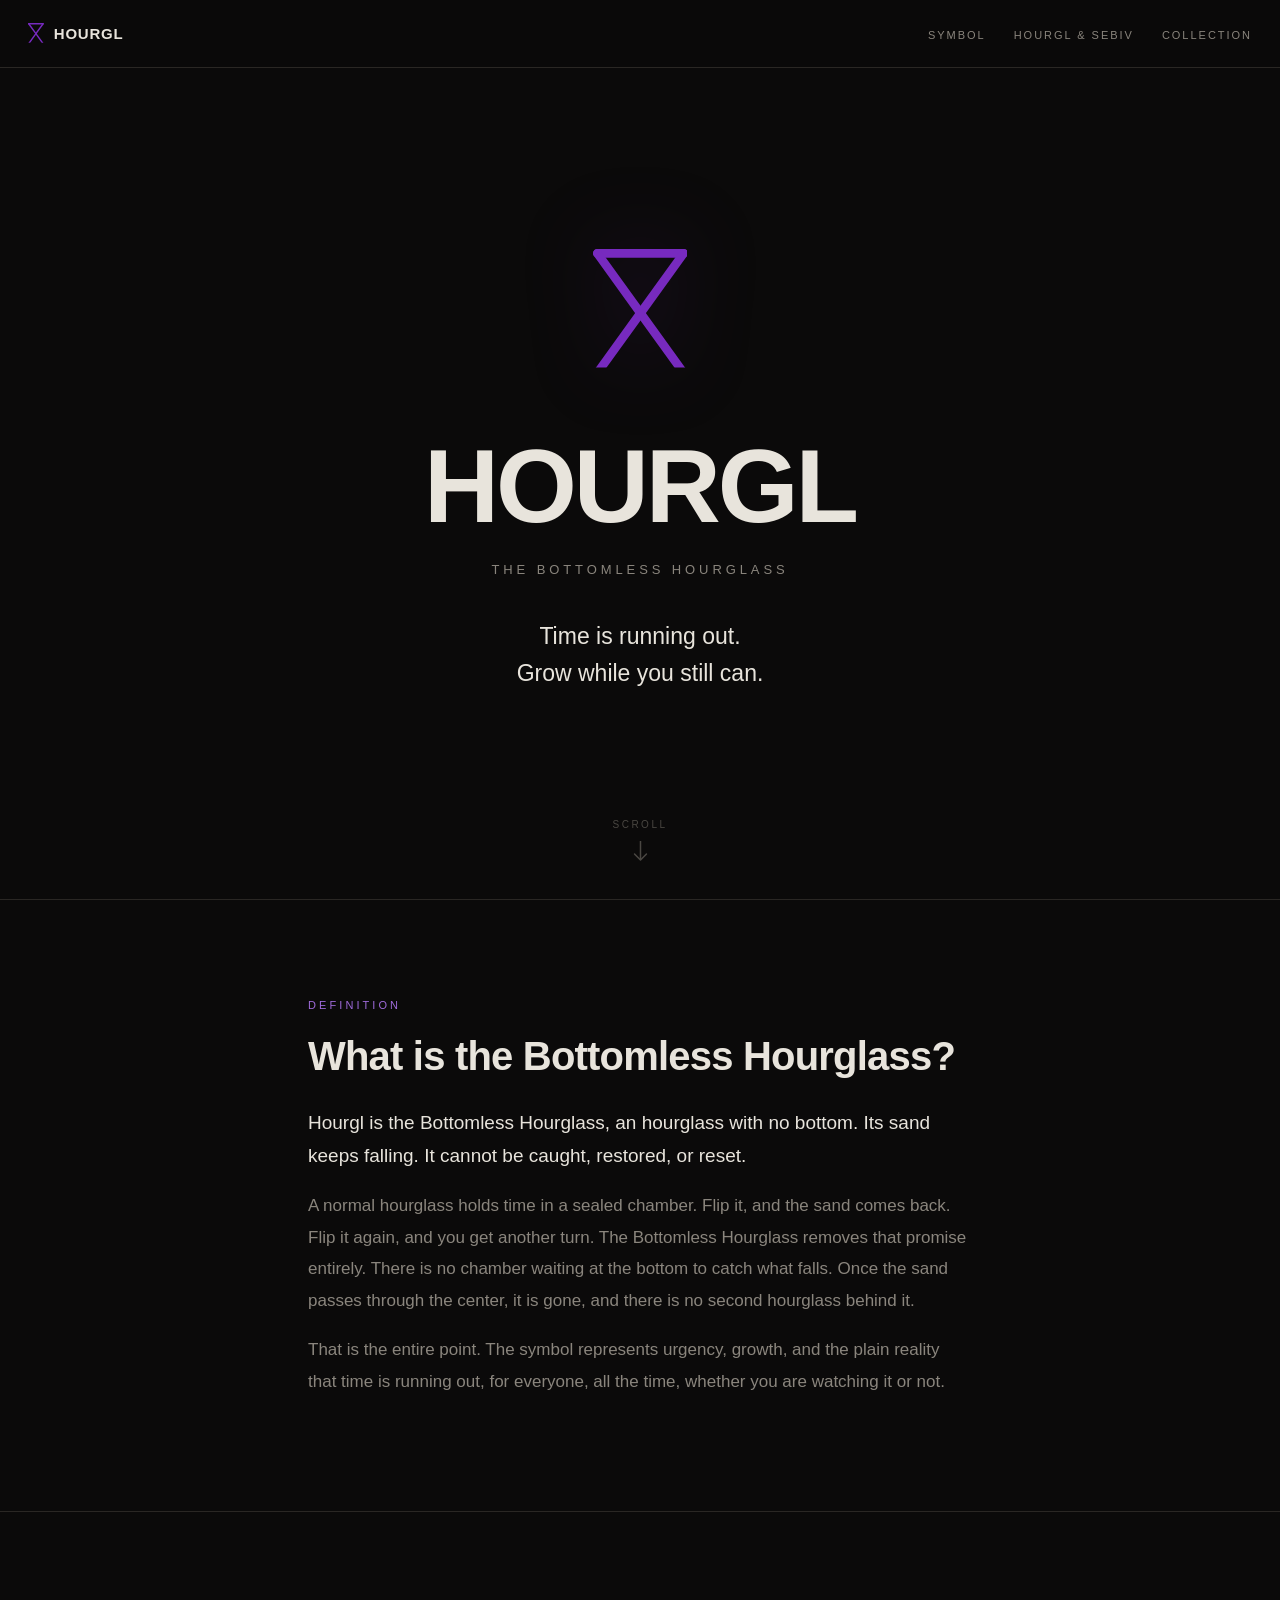
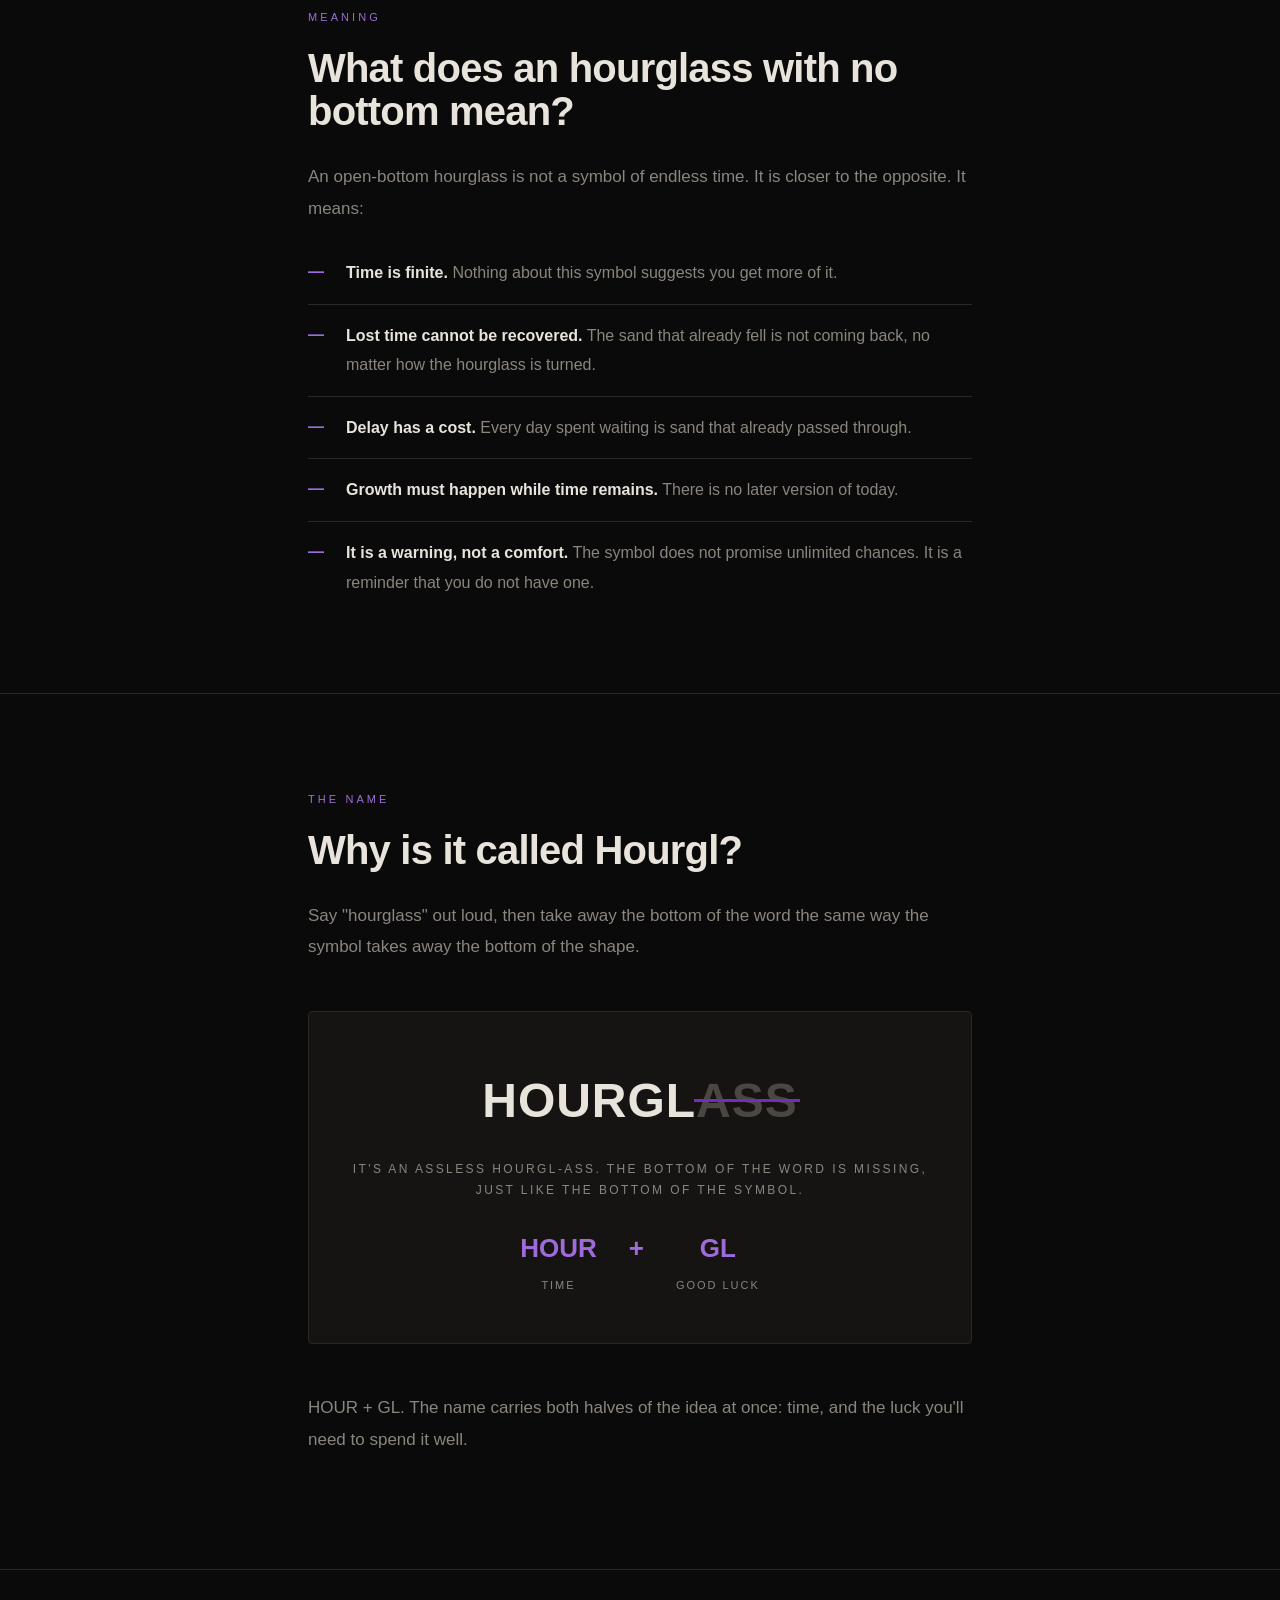
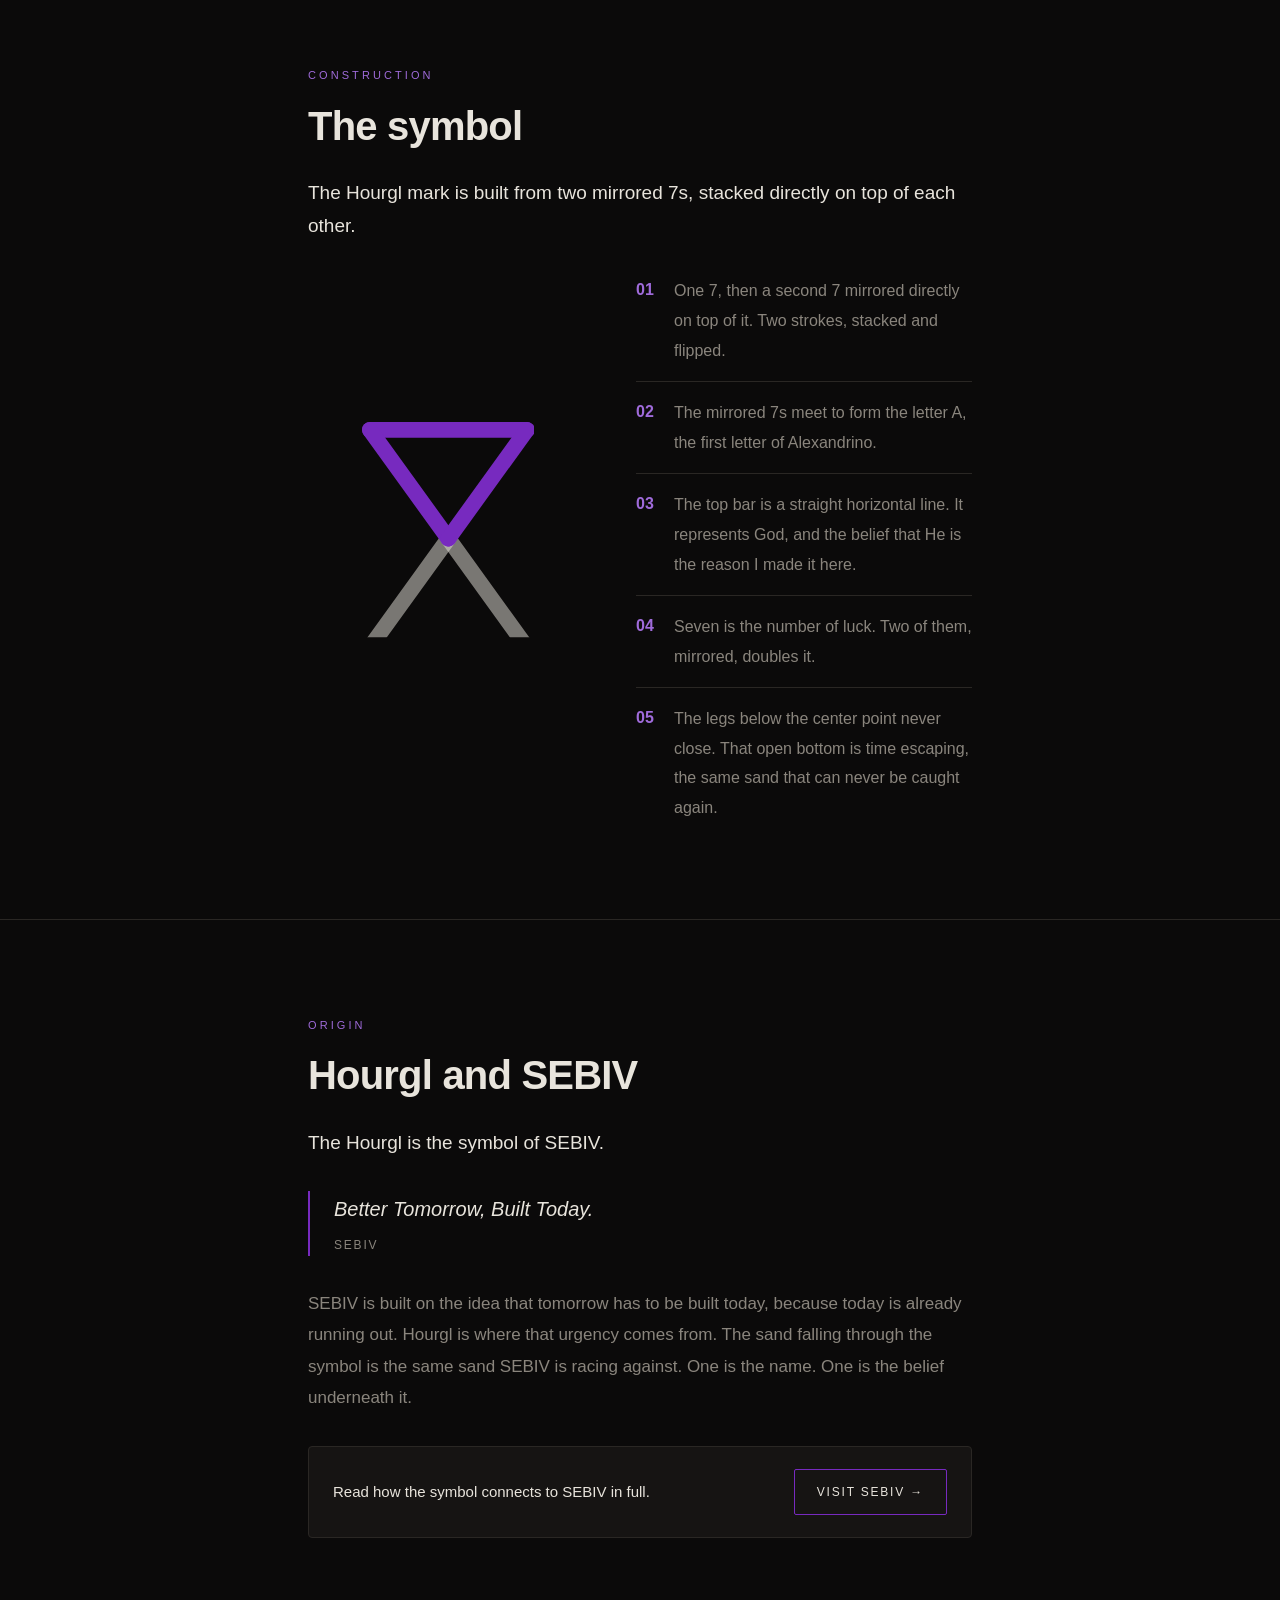
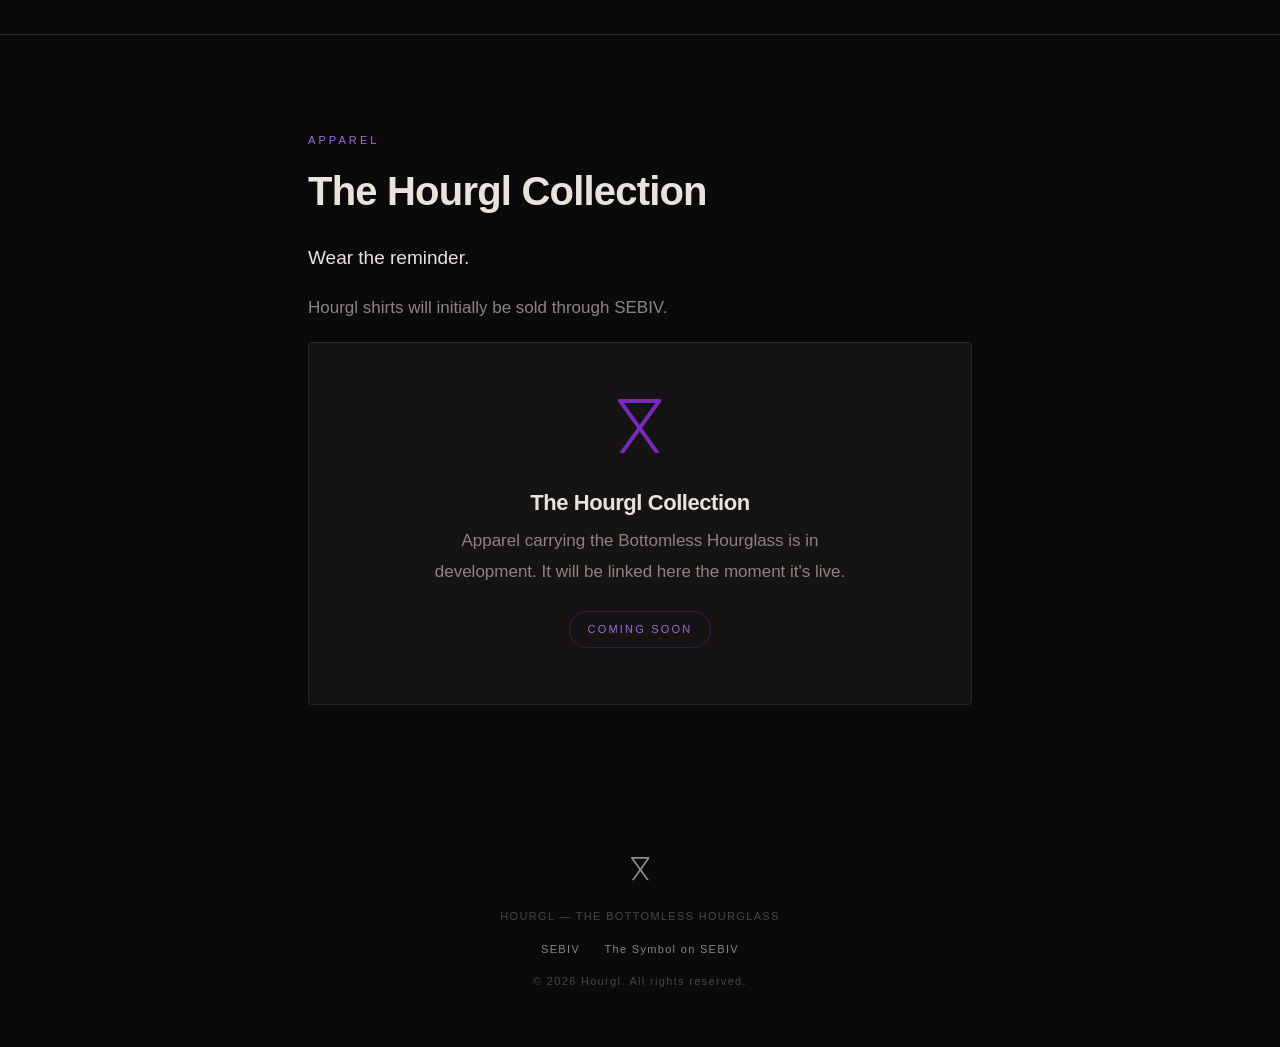
==== index.html @ a066d485 "Add files via upload" ====
<!DOCTYPE html>
<html lang="en">
<head>
<meta charset="UTF-8"/>
<meta name="viewport" content="width=device-width, initial-scale=1.0"/>
<title>Hourgl | The Bottomless Hourglass Symbol</title>
<meta name="description" content="Hourgl is the Bottomless Hourglass—an hourglass with no bottom representing urgency, growth, faith, and the reality that time is running out."/>
<link rel="canonical" href="https://hourgl.com/"/>

<!-- Open Graph -->
<meta property="og:type" content="website"/>
<meta property="og:title" content="Hourgl | The Bottomless Hourglass Symbol"/>
<meta property="og:description" content="Hourgl is the Bottomless Hourglass—an hourglass with no bottom representing urgency, growth, faith, and the reality that time is running out."/>
<meta property="og:url" content="https://hourgl.com/"/>
<meta property="og:site_name" content="Hourgl"/>
<meta property="og:image" content="https://hourgl.com/assets/hourgl-bottomless-hourglass-social-preview.png"/>
<meta property="og:image:width" content="1200"/>
<meta property="og:image:height" content="630"/>
<meta property="og:image:alt" content="Hourgl, the Bottomless Hourglass symbol made from two mirrored 7s"/>

<!-- Twitter / X -->
<meta name="twitter:card" content="summary_large_image"/>
<meta name="twitter:title" content="Hourgl | The Bottomless Hourglass Symbol"/>
<meta name="twitter:description" content="Hourgl is the Bottomless Hourglass—an hourglass with no bottom representing urgency, growth, faith, and the reality that time is running out."/>
<meta name="twitter:image" content="https://hourgl.com/assets/hourgl-bottomless-hourglass-social-preview.png"/>

<!-- Icons -->
<link rel="icon" href="/favicon.svg" type="image/svg+xml"/>
<link rel="icon" href="/favicon.ico" sizes="any"/>
<link rel="apple-touch-icon" href="/apple-touch-icon.png"/>
<link rel="manifest" href="/site.webmanifest"/>
<meta name="theme-color" content="#0B0A0A"/>

<link rel="stylesheet" href="styles.css"/>

<script type="application/ld+json">
{
  "@context": "https://schema.org",
  "@type": "AboutPage",
  "name": "Hourgl — The Bottomless Hourglass",
  "url": "https://hourgl.com/",
  "description": "Hourgl is the Bottomless Hourglass, an hourglass with no bottom representing urgency, growth, faith, and the reality that time is running out.",
  "mainEntity": {
    "@type": "CreativeWork",
    "name": "Hourgl",
    "alternateName": ["The Bottomless Hourglass", "Hourglass with no bottom"],
    "image": "https://hourgl.com/assets/hourgl-bottomless-hourglass-social-preview.png",
    "description": "The Bottomless Hourglass is a symbol made from two mirrored 7s, forming the shape of an hourglass with no bottom. It represents the reality that time is finite and cannot be recovered once spent."
  }
}
</script>
</head>
<body>

<a href="#main" class="skip-link">Skip to content</a>

<nav class="site-nav">
  <a href="/" class="nav-mark">
    <svg viewBox="0 0 77 107" fill="none" aria-hidden="true">
      <defs><clipPath id="navclip"><rect x="0" y="0" width="77" height="96"/></clipPath></defs>
      <line x1="3.5" y1="3.5" x2="73.5" y2="3.5" stroke="#772abf" stroke-width="7" stroke-linecap="round"/>
      <line x1="3.5" y1="3.5" x2="38.5" y2="52" stroke="#772abf" stroke-width="7" stroke-linecap="round"/>
      <line x1="73.5" y1="3.5" x2="38.5" y2="52" stroke="#772abf" stroke-width="7" stroke-linecap="round"/>
      <g clip-path="url(#navclip)">
        <line x1="38.5" y1="52" x2="73.5" y2="100.5" stroke="#772abf" stroke-width="7" stroke-linecap="round"/>
        <line x1="38.5" y1="52" x2="3.5" y2="100.5" stroke="#772abf" stroke-width="7" stroke-linecap="round"/>
      </g>
    </svg>
    HOURGL
  </a>
  <ul class="nav-links">
    <li><a href="#symbol">Symbol</a></li>
    <li><a href="#sebiv">Hourgl &amp; SEBIV</a></li>
    <li><a href="#collection">Collection</a></li>
  </ul>
</nav>

<main id="main">

  <!-- HERO -->
  <header class="hero">
    <div class="hero-symbol">
      <svg viewBox="0 0 77 107" fill="none" role="img" aria-label="Hourgl Bottomless Hourglass symbol created from two mirrored 7s">
        <defs><clipPath id="heroclip"><rect x="0" y="0" width="77" height="96"/></clipPath></defs>
        <line x1="3.5" y1="3.5" x2="73.5" y2="3.5" stroke="#772abf" stroke-width="7" stroke-linecap="round"/>
        <line x1="3.5" y1="3.5" x2="38.5" y2="52" stroke="#772abf" stroke-width="7" stroke-linecap="round"/>
        <line x1="73.5" y1="3.5" x2="38.5" y2="52" stroke="#772abf" stroke-width="7" stroke-linecap="round"/>
        <g clip-path="url(#heroclip)">
          <line x1="38.5" y1="52" x2="73.5" y2="100.5" stroke="#772abf" stroke-width="7" stroke-linecap="round"/>
          <line x1="38.5" y1="52" x2="3.5" y2="100.5" stroke="#772abf" stroke-width="7" stroke-linecap="round"/>
        </g>
      </svg>
    </div>
    <h1>HOURGL</h1>
    <p class="hero-sub">The Bottomless Hourglass</p>
    <p class="hero-tagline">Time is running out.<br>Grow while you still can.</p>

    <div class="scroll-cue" aria-hidden="true">
      <span>Scroll</span>
      <svg width="14" height="22" viewBox="0 0 14 22" fill="none">
        <line x1="7" y1="0" x2="7" y2="18" stroke="currentColor" stroke-width="1.5"/>
        <path d="M1 13L7 19L13 13" stroke="currentColor" stroke-width="1.5" stroke-linecap="round" stroke-linejoin="round"/>
      </svg>
    </div>
  </header>

  <!-- WHAT IS THE BOTTOMLESS HOURGLASS -->
  <section id="what-is-it" aria-labelledby="what-is-it-h">
    <div class="wrap">
      <span class="eyebrow">Definition</span>
      <h2 id="what-is-it-h">What is the Bottomless Hourglass?</h2>
      <p class="lede">Hourgl is the Bottomless Hourglass, an hourglass with no bottom. Its sand keeps falling. It cannot be caught, restored, or reset.</p>
      <p>A normal hourglass holds time in a sealed chamber. Flip it, and the sand comes back. Flip it again, and you get another turn. The Bottomless Hourglass removes that promise entirely. There is no chamber waiting at the bottom to catch what falls. Once the sand passes through the center, it is gone, and there is no second hourglass behind it.</p>
      <p>That is the entire point. The symbol represents urgency, growth, and the plain reality that time is running out, for everyone, all the time, whether you are watching it or not.</p>
    </div>
  </section>

  <!-- WHAT DOES NO BOTTOM MEAN -->
  <section id="no-bottom" aria-labelledby="no-bottom-h">
    <div class="wrap">
      <span class="eyebrow">Meaning</span>
      <h2 id="no-bottom-h">What does an hourglass with no bottom mean?</h2>
      <p>An open-bottom hourglass is not a symbol of endless time. It is closer to the opposite. It means:</p>
      <ul class="symbol-points">
        <li><span class="sp-mark">—</span><p><strong>Time is finite.</strong> Nothing about this symbol suggests you get more of it.</p></li>
        <li><span class="sp-mark">—</span><p><strong>Lost time cannot be recovered.</strong> The sand that already fell is not coming back, no matter how the hourglass is turned.</p></li>
        <li><span class="sp-mark">—</span><p><strong>Delay has a cost.</strong> Every day spent waiting is sand that already passed through.</p></li>
        <li><span class="sp-mark">—</span><p><strong>Growth must happen while time remains.</strong> There is no later version of today.</p></li>
        <li><span class="sp-mark">—</span><p><strong>It is a warning, not a comfort.</strong> The symbol does not promise unlimited chances. It is a reminder that you do not have one.</p></li>
      </ul>
    </div>
  </section>

  <!-- WHY IS IT CALLED HOURGL -->
  <section id="why-hourgl" aria-labelledby="why-hourgl-h">
    <div class="wrap">
      <span class="eyebrow">The Name</span>
      <h2 id="why-hourgl-h">Why is it called Hourgl?</h2>
      <p>Say "hourglass" out loud, then take away the bottom of the word the same way the symbol takes away the bottom of the shape.</p>

      <div class="word-transform" id="wordTransform">
        <div class="wt-row">
          <span class="wt-keep">HOURGL</span><span class="wt-cut">ASS</span>
        </div>
        <div class="wt-caption">It's an assless hourgl&#8209;ass. The bottom of the word is missing, just like the bottom of the symbol.</div>
        <div class="gl-breakdown">
          <div><div class="gl-letters">HOUR</div><div class="gl-label">Time</div></div>
          <div><div class="gl-letters">+</div></div>
          <div><div class="gl-letters">GL</div><div class="gl-label">Good Luck</div></div>
        </div>
      </div>

      <p>HOUR + GL. The name carries both halves of the idea at once: time, and the luck you'll need to spend it well.</p>
    </div>
  </section>

  <!-- THE SYMBOL -->
  <section id="symbol" aria-labelledby="symbol-h">
    <div class="wrap">
      <span class="eyebrow">Construction</span>
      <h2 id="symbol-h">The symbol</h2>
      <p class="lede">The Hourgl mark is built from two mirrored 7s, stacked directly on top of each other.</p>

      <div class="symbol-grid">
        <div class="symbol-visual">
          <svg viewBox="0 0 77 107" fill="none" role="img" aria-label="Diagram of the Hourgl symbol showing two mirrored 7s forming the Bottomless Hourglass">
            <defs><clipPath id="diagclip"><rect x="0" y="0" width="77" height="96"/></clipPath></defs>
            <g clip-path="url(#diagclip)">
              <line x1="38.5" y1="52" x2="73.5" y2="100.5" stroke="#E8E4DC" stroke-width="7" stroke-linecap="round" opacity="0.5"/>
              <line x1="38.5" y1="52" x2="3.5" y2="100.5" stroke="#E8E4DC" stroke-width="7" stroke-linecap="round" opacity="0.5"/>
            </g>
            <line x1="3.5" y1="3.5" x2="73.5" y2="3.5" stroke="#772abf" stroke-width="7" stroke-linecap="round"/>
            <line x1="3.5" y1="3.5" x2="38.5" y2="52" stroke="#772abf" stroke-width="7" stroke-linecap="round"/>
            <line x1="73.5" y1="3.5" x2="38.5" y2="52" stroke="#772abf" stroke-width="7" stroke-linecap="round"/>
          </svg>
        </div>
        <ul class="symbol-points">
          <li><span class="sp-mark">01</span><p>One 7, then a second 7 mirrored directly on top of it. Two strokes, stacked and flipped.</p></li>
          <li><span class="sp-mark">02</span><p>The mirrored 7s meet to form the letter A, the first letter of Alexandrino.</p></li>
          <li><span class="sp-mark">03</span><p>The top bar is a straight horizontal line. It represents God, and the belief that He is the reason I made it here.</p></li>
          <li><span class="sp-mark">04</span><p>Seven is the number of luck. Two of them, mirrored, doubles it.</p></li>
          <li><span class="sp-mark">05</span><p>The legs below the center point never close. That open bottom is time escaping, the same sand that can never be caught again.</p></li>
        </ul>
      </div>
    </div>
  </section>

  <!-- HOURGL AND SEBIV -->
  <section id="sebiv" aria-labelledby="sebiv-h">
    <div class="wrap">
      <span class="eyebrow">Origin</span>
      <h2 id="sebiv-h">Hourgl and SEBIV</h2>
      <p class="lede">The Hourgl is the symbol of SEBIV.</p>

      <div class="quote-block">
        <p class="q">Better Tomorrow, Built Today.</p>
        <p class="q-sub">SEBIV</p>
      </div>

      <p>SEBIV is built on the idea that tomorrow has to be built today, because today is already running out. Hourgl is where that urgency comes from. The sand falling through the symbol is the same sand SEBIV is racing against. One is the name. One is the belief underneath it.</p>

      <div class="sebiv-link-card">
        <span>Read how the symbol connects to SEBIV in full.</span>
        <a href="https://sebiv.com/bottomless-hourglass" class="btn">Visit SEBIV →</a>
      </div>
    </div>
  </section>

  <!-- COLLECTION -->
  <section id="collection" aria-labelledby="collection-h">
    <div class="wrap">
      <span class="eyebrow">Apparel</span>
      <h2 id="collection-h">The Hourgl Collection</h2>
      <p class="lede">Wear the reminder.</p>
      <p>Hourgl shirts will initially be sold through SEBIV.</p>

      <div class="collection-card">
        <div class="cc-mark">
          <svg viewBox="0 0 77 107" fill="none" aria-hidden="true">
            <defs><clipPath id="ccclip"><rect x="0" y="0" width="77" height="96"/></clipPath></defs>
            <line x1="3.5" y1="3.5" x2="73.5" y2="3.5" stroke="#772abf" stroke-width="7" stroke-linecap="round"/>
            <line x1="3.5" y1="3.5" x2="38.5" y2="52" stroke="#772abf" stroke-width="7" stroke-linecap="round"/>
            <line x1="73.5" y1="3.5" x2="38.5" y2="52" stroke="#772abf" stroke-width="7" stroke-linecap="round"/>
            <g clip-path="url(#ccclip)">
              <line x1="38.5" y1="52" x2="73.5" y2="100.5" stroke="#772abf" stroke-width="7" stroke-linecap="round"/>
              <line x1="38.5" y1="52" x2="3.5" y2="100.5" stroke="#772abf" stroke-width="7" stroke-linecap="round"/>
            </g>
          </svg>
        </div>
        <h3>The Hourgl Collection</h3>
        <p>Apparel carrying the Bottomless Hourglass is in development. It will be linked here the moment it's live.</p>
        <span class="status-pill">Coming Soon</span>
      </div>
    </div>
  </section>

</main>

<footer>
  <div class="footer-mark">
    <svg viewBox="0 0 77 107" fill="none" aria-hidden="true">
      <defs><clipPath id="footclip"><rect x="0" y="0" width="77" height="96"/></clipPath></defs>
      <line x1="3.5" y1="3.5" x2="73.5" y2="3.5" stroke="#E8E4DC" stroke-width="7" stroke-linecap="round"/>
      <line x1="3.5" y1="3.5" x2="38.5" y2="52" stroke="#E8E4DC" stroke-width="7" stroke-linecap="round"/>
      <line x1="73.5" y1="3.5" x2="38.5" y2="52" stroke="#E8E4DC" stroke-width="7" stroke-linecap="round"/>
      <g clip-path="url(#footclip)">
        <line x1="38.5" y1="52" x2="73.5" y2="100.5" stroke="#E8E4DC" stroke-width="7" stroke-linecap="round"/>
        <line x1="38.5" y1="52" x2="3.5" y2="100.5" stroke="#E8E4DC" stroke-width="7" stroke-linecap="round"/>
      </g>
    </svg>
  </div>
  <div>HOURGL — THE BOTTOMLESS HOURGLASS</div>
  <div class="foot-links">
    <a href="https://sebiv.com">SEBIV</a>
    <a href="https://sebiv.com/bottomless-hourglass">The Symbol on SEBIV</a>
  </div>
  <div style="margin-top:14px;">&copy; 2026 Hourgl. All rights reserved.</div>
</footer>

<script src="script.js"></script>
</body>
</html>
---- styles.css ----
/* ============================================
   HOURGL — The Bottomless Hourglass
   Design tokens
   ============================================ */
:root {
  --bg: #0B0A0A;
  --bg-raised: #161413;
  --border: #2A2724;
  --purple: #772abf;
  --purple-text: #9F6BDA;
  --purple-dim: rgba(119, 42, 191, 0.35);
  --text: #E8E4DC;
  --text-muted: #8A857D;
  --text-dim: #4A4742;
  --font: -apple-system, "Helvetica Neue", Helvetica, Arial, sans-serif;
  --container: 720px;
}

*, *::before, *::after { box-sizing: border-box; margin: 0; padding: 0; }

html { scroll-behavior: smooth; }

@media (prefers-reduced-motion: reduce) {
  html { scroll-behavior: auto; }
  *, *::before, *::after { animation-duration: 0.01ms !important; animation-iteration-count: 1 !important; transition-duration: 0.01ms !important; }
}

body {
  background: var(--bg);
  color: var(--text);
  font-family: var(--font);
  font-size: 16px;
  line-height: 1.7;
  -webkit-font-smoothing: antialiased;
}

a { color: var(--purple-text); text-decoration: none; }
a:hover { text-decoration: underline; }

img { max-width: 100%; display: block; }

::selection { background: var(--purple-dim); color: var(--text); }

:focus-visible {
  outline: 2px solid var(--purple);
  outline-offset: 3px;
  border-radius: 2px;
}

.skip-link {
  position: absolute;
  left: -9999px;
  top: 0;
  background: var(--bg-raised);
  color: var(--text);
  padding: 12px 20px;
  z-index: 200;
  border: 1px solid var(--purple);
}
.skip-link:focus { left: 16px; top: 16px; }

/* ============================================
   Layout primitives
   ============================================ */
.wrap {
  max-width: var(--container);
  margin: 0 auto;
  padding: 0 28px;
}

section {
  padding: 96px 0;
  border-bottom: 1px solid var(--border);
  scroll-margin-top: 90px;
}

section:last-of-type { border-bottom: none; }

.eyebrow {
  font-size: 11px;
  letter-spacing: 0.28em;
  text-transform: uppercase;
  color: var(--purple-text);
  margin-bottom: 20px;
  display: block;
}

h1, h2, h3 {
  font-weight: 800;
  letter-spacing: -0.02em;
  line-height: 1.08;
}

h2 {
  font-size: clamp(28px, 4.4vw, 40px);
  margin-bottom: 28px;
}

h3 {
  font-size: 19px;
  margin-bottom: 12px;
}

p {
  color: var(--text-muted);
  font-size: 17px;
  line-height: 1.85;
  margin-bottom: 18px;
}

p strong, li strong { color: var(--text); font-weight: 600; }

.lede {
  font-size: 19px;
  color: var(--text);
  line-height: 1.75;
}

/* ============================================
   Nav
   ============================================ */
nav.site-nav {
  position: fixed;
  top: 0; left: 0; right: 0;
  z-index: 100;
  display: flex;
  justify-content: space-between;
  align-items: center;
  padding: 20px 28px;
  background: rgba(11, 10, 10, 0.92);
  backdrop-filter: blur(10px);
  border-bottom: 1px solid var(--border);
}

.nav-mark {
  display: flex;
  align-items: center;
  gap: 10px;
  font-weight: 800;
  font-size: 15px;
  letter-spacing: 0.05em;
  color: var(--text);
}
.nav-mark svg { height: 22px; width: auto; }

.nav-links {
  display: flex;
  gap: 28px;
  list-style: none;
}
.nav-links a {
  color: var(--text-muted);
  font-size: 11px;
  letter-spacing: 0.18em;
  text-transform: uppercase;
}
.nav-links a:hover { color: var(--purple-text); text-decoration: none; }

/* ============================================
   Hero
   ============================================ */
.hero {
  min-height: 100vh;
  min-height: 100svh;
  display: flex;
  flex-direction: column;
  justify-content: center;
  align-items: center;
  text-align: center;
  padding: 140px 28px 80px;
  border-bottom: 1px solid var(--border);
  position: relative;
}

.hero-symbol {
  margin-bottom: 40px;
  filter: drop-shadow(0 0 40px rgba(119, 42, 191, 0.25));
}
.hero-symbol svg { height: 132px; width: auto; }

.hero h1 {
  font-size: clamp(52px, 12vw, 104px);
  letter-spacing: -0.03em;
  margin-bottom: 16px;
}

.hero-sub {
  font-size: 13px;
  letter-spacing: 0.3em;
  text-transform: uppercase;
  color: var(--text-muted);
  margin-bottom: 36px;
}

.hero-tagline {
  font-size: clamp(18px, 2.6vw, 23px);
  color: var(--text);
  max-width: 480px;
  line-height: 1.6;
}

.scroll-cue {
  position: absolute;
  bottom: 36px;
  left: 50%;
  transform: translateX(-50%);
  display: flex;
  flex-direction: column;
  align-items: center;
  gap: 8px;
  color: var(--text-dim);
}
.scroll-cue span {
  font-size: 10px;
  letter-spacing: 0.25em;
  text-transform: uppercase;
}
.scroll-cue svg {
  animation: driftDown 2s ease-in-out infinite;
}
@keyframes driftDown {
  0%, 100% { transform: translateY(0); opacity: 0.5; }
  50% { transform: translateY(6px); opacity: 1; }
}
@media (prefers-reduced-motion: reduce) {
  .scroll-cue svg { animation: none; }
}

/* ============================================
   Word transform (Why Hourgl section)
   ============================================ */
.word-transform {
  display: flex;
  flex-direction: column;
  align-items: center;
  gap: 18px;
  margin: 48px 0;
  padding: 48px 24px;
  background: var(--bg-raised);
  border: 1px solid var(--border);
  border-radius: 4px;
}

.word-transform .wt-row {
  font-family: var(--font);
  font-weight: 800;
  font-size: clamp(28px, 7vw, 48px);
  letter-spacing: 0.02em;
  display: flex;
}

.wt-keep { color: var(--text); }
.wt-cut {
  color: var(--text-dim);
  position: relative;
  display: inline-block;
}
.wt-cut::after {
  content: "";
  position: absolute;
  left: -2%;
  right: -2%;
  top: 48%;
  height: 3px;
  background: var(--purple);
  transform: scaleX(0);
  transform-origin: left;
  transition: transform 0.6s ease;
}
.word-transform.is-revealed .wt-cut::after { transform: scaleX(1); }
.word-transform.is-revealed .wt-cut { color: var(--text-dim); opacity: 0.45; }

.wt-arrow {
  color: var(--purple-text);
  font-size: 22px;
}

.wt-caption {
  font-size: 12px;
  letter-spacing: 0.2em;
  text-transform: uppercase;
  color: var(--text-muted);
  text-align: center;
}

.gl-breakdown {
  display: flex;
  justify-content: center;
  gap: 32px;
  margin-top: 8px;
  flex-wrap: wrap;
}
.gl-breakdown div {
  text-align: center;
}
.gl-breakdown .gl-letters {
  font-weight: 800;
  font-size: 26px;
  color: var(--purple-text);
}
.gl-breakdown .gl-label {
  font-size: 11px;
  letter-spacing: 0.18em;
  text-transform: uppercase;
  color: var(--text-muted);
  margin-top: 6px;
}

/* ============================================
   Symbol breakdown section
   ============================================ */
.symbol-grid {
  display: grid;
  grid-template-columns: minmax(0, 280px) 1fr;
  gap: 48px;
  align-items: center;
}
@media (max-width: 640px) {
  .symbol-grid { grid-template-columns: 1fr; gap: 32px; }
}

.symbol-visual {
  display: flex;
  justify-content: center;
}
.symbol-visual svg { height: 240px; width: auto; }

.symbol-points {
  list-style: none;
}
.symbol-points li {
  display: flex;
  gap: 16px;
  padding: 16px 0;
  border-bottom: 1px solid var(--border);
}
.symbol-points li:last-child { border-bottom: none; padding-bottom: 0; }
.symbol-points .sp-mark {
  color: var(--purple-text);
  font-weight: 800;
  flex-shrink: 0;
  width: 22px;
}
.symbol-points p { margin-bottom: 0; font-size: 16px; color: var(--text-muted); }

/* ============================================
   Quote / SEBIV link block
   ============================================ */
.quote-block {
  border-left: 2px solid var(--purple);
  padding-left: 24px;
  margin: 32px 0;
}
.quote-block p.q {
  font-size: 20px;
  font-style: italic;
  color: var(--text);
  margin-bottom: 6px;
}
.quote-block .q-sub {
  font-size: 12px;
  letter-spacing: 0.15em;
  text-transform: uppercase;
  color: var(--text-muted);
}

.sebiv-link-card {
  display: flex;
  align-items: center;
  justify-content: space-between;
  gap: 20px;
  margin-top: 32px;
  padding: 22px 24px;
  background: var(--bg-raised);
  border: 1px solid var(--border);
  border-radius: 4px;
  flex-wrap: wrap;
}
.sebiv-link-card span { font-size: 15px; color: var(--text); }
.btn {
  display: inline-flex;
  align-items: center;
  gap: 8px;
  font-size: 12px;
  letter-spacing: 0.15em;
  text-transform: uppercase;
  color: var(--text);
  border: 1px solid var(--purple);
  padding: 12px 22px;
  border-radius: 2px;
  transition: background 0.2s, color 0.2s;
  white-space: nowrap;
}
.btn:hover {
  background: var(--purple);
  color: #fff;
  text-decoration: none;
}

/* ============================================
   Collection / Coming Soon
   ============================================ */
.collection-card {
  text-align: center;
  padding: 56px 32px;
  background: var(--bg-raised);
  border: 1px solid var(--border);
  border-radius: 4px;
}
.collection-card .cc-mark svg { height: 60px; margin: 0 auto 24px; }
.collection-card h3 { font-size: 22px; margin-bottom: 10px; }
.collection-card p { max-width: 420px; margin: 0 auto 24px; }
.status-pill {
  display: inline-block;
  font-size: 11px;
  letter-spacing: 0.2em;
  text-transform: uppercase;
  color: var(--purple-text);
  border: 1px solid var(--purple-dim);
  padding: 8px 18px;
  border-radius: 100px;
}

/* ============================================
   Footer
   ============================================ */
footer {
  text-align: center;
  padding: 56px 28px;
  font-size: 11px;
  letter-spacing: 0.12em;
  color: var(--text-dim);
}
footer .footer-mark { margin-bottom: 18px; }
footer .footer-mark svg { height: 26px; opacity: 0.6; }
footer a { color: var(--text-muted); }
footer .foot-links { margin-top: 14px; }
footer .foot-links a { margin: 0 10px; }

/* ============================================
   404 page
   ============================================ */
.error-page {
  min-height: 100vh;
  display: flex;
  flex-direction: column;
  justify-content: center;
  align-items: center;
  text-align: center;
  padding: 28px;
}
.error-page svg { height: 100px; margin-bottom: 32px; opacity: 0.7; }
.error-page h1 { font-size: clamp(36px, 8vw, 56px); margin-bottom: 16px; }
.error-page p { max-width: 420px; margin: 0 auto 32px; }

@media (max-width: 640px) {
  section { padding: 72px 0; }
  .nav-links { gap: 14px; }
  .nav-links a { font-size: 9px; letter-spacing: 0.1em; }
}

@media (max-width: 460px) {
  nav.site-nav { flex-wrap: wrap; row-gap: 10px; padding: 16px 20px; }
  .nav-links { width: 100%; justify-content: space-between; gap: 8px; }
  .nav-links a { font-size: 9px; letter-spacing: 0.06em; }
  section { scroll-margin-top: 125px; }
}
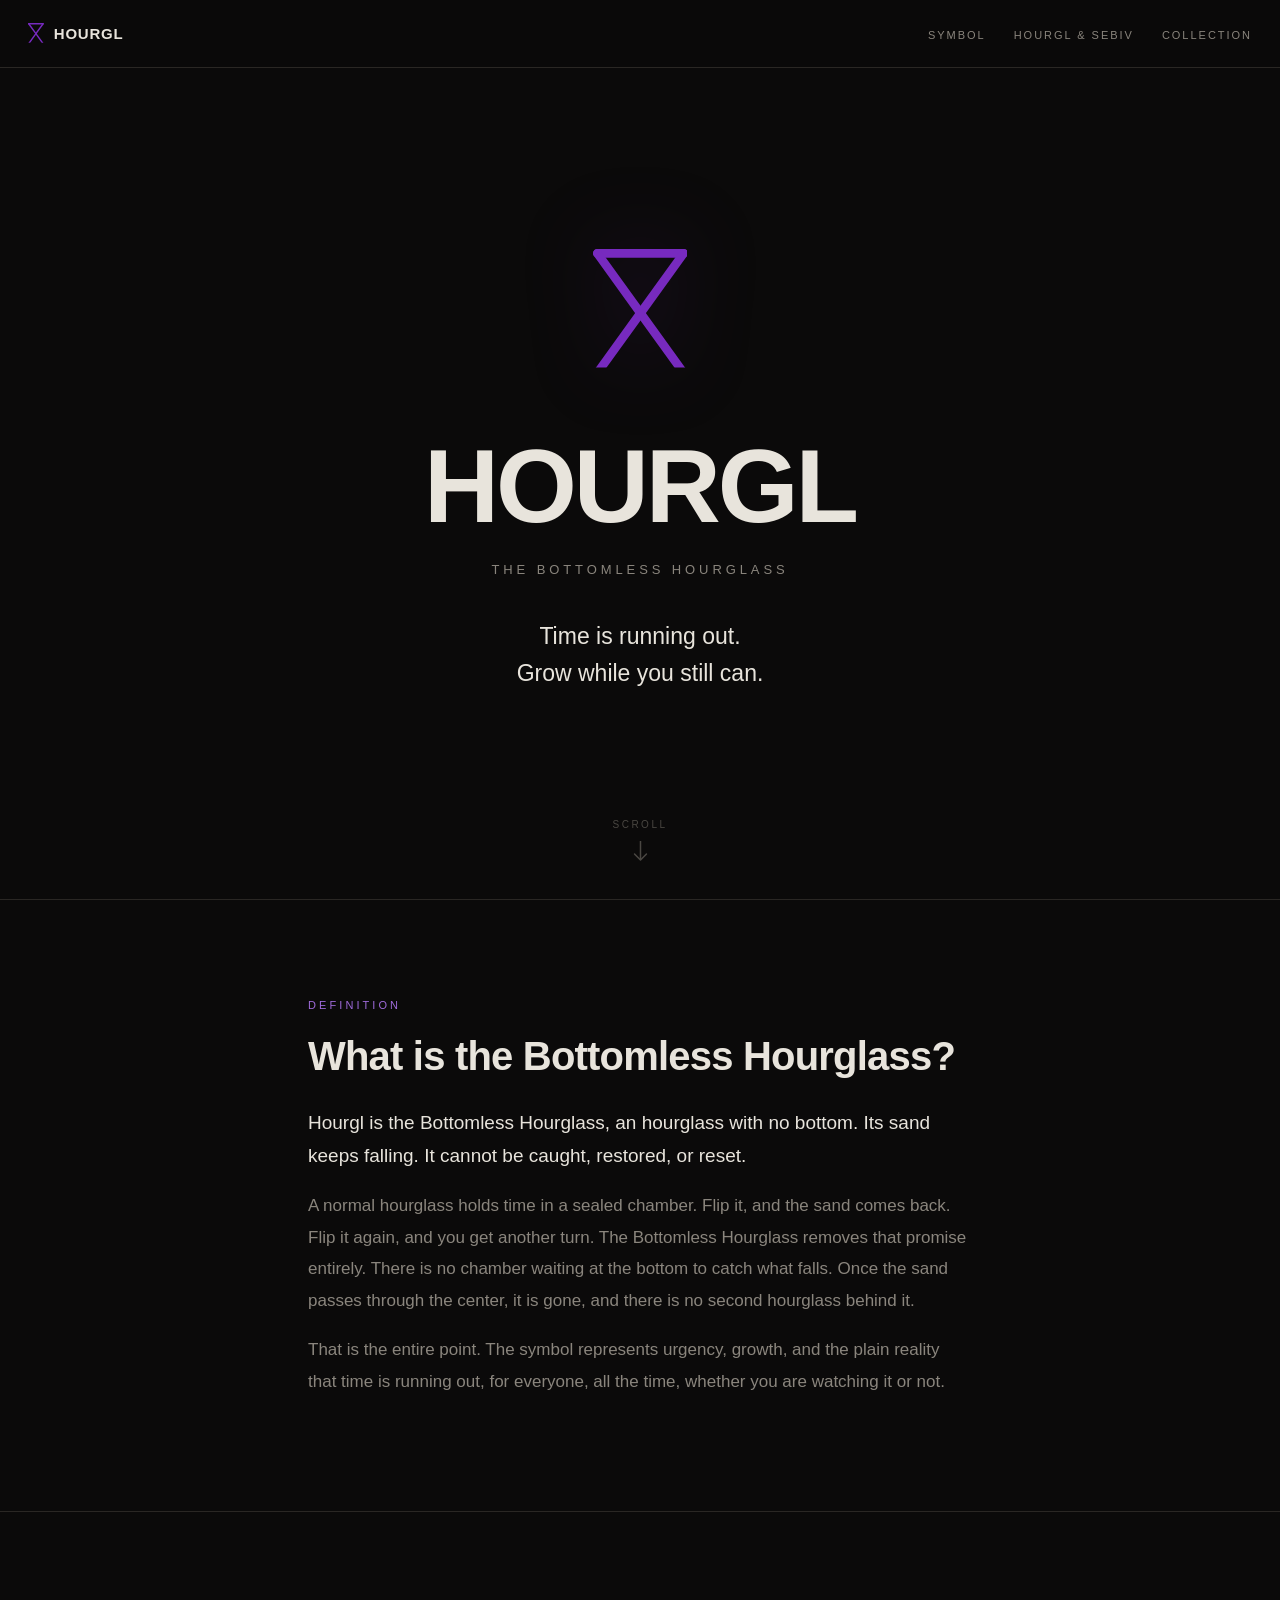
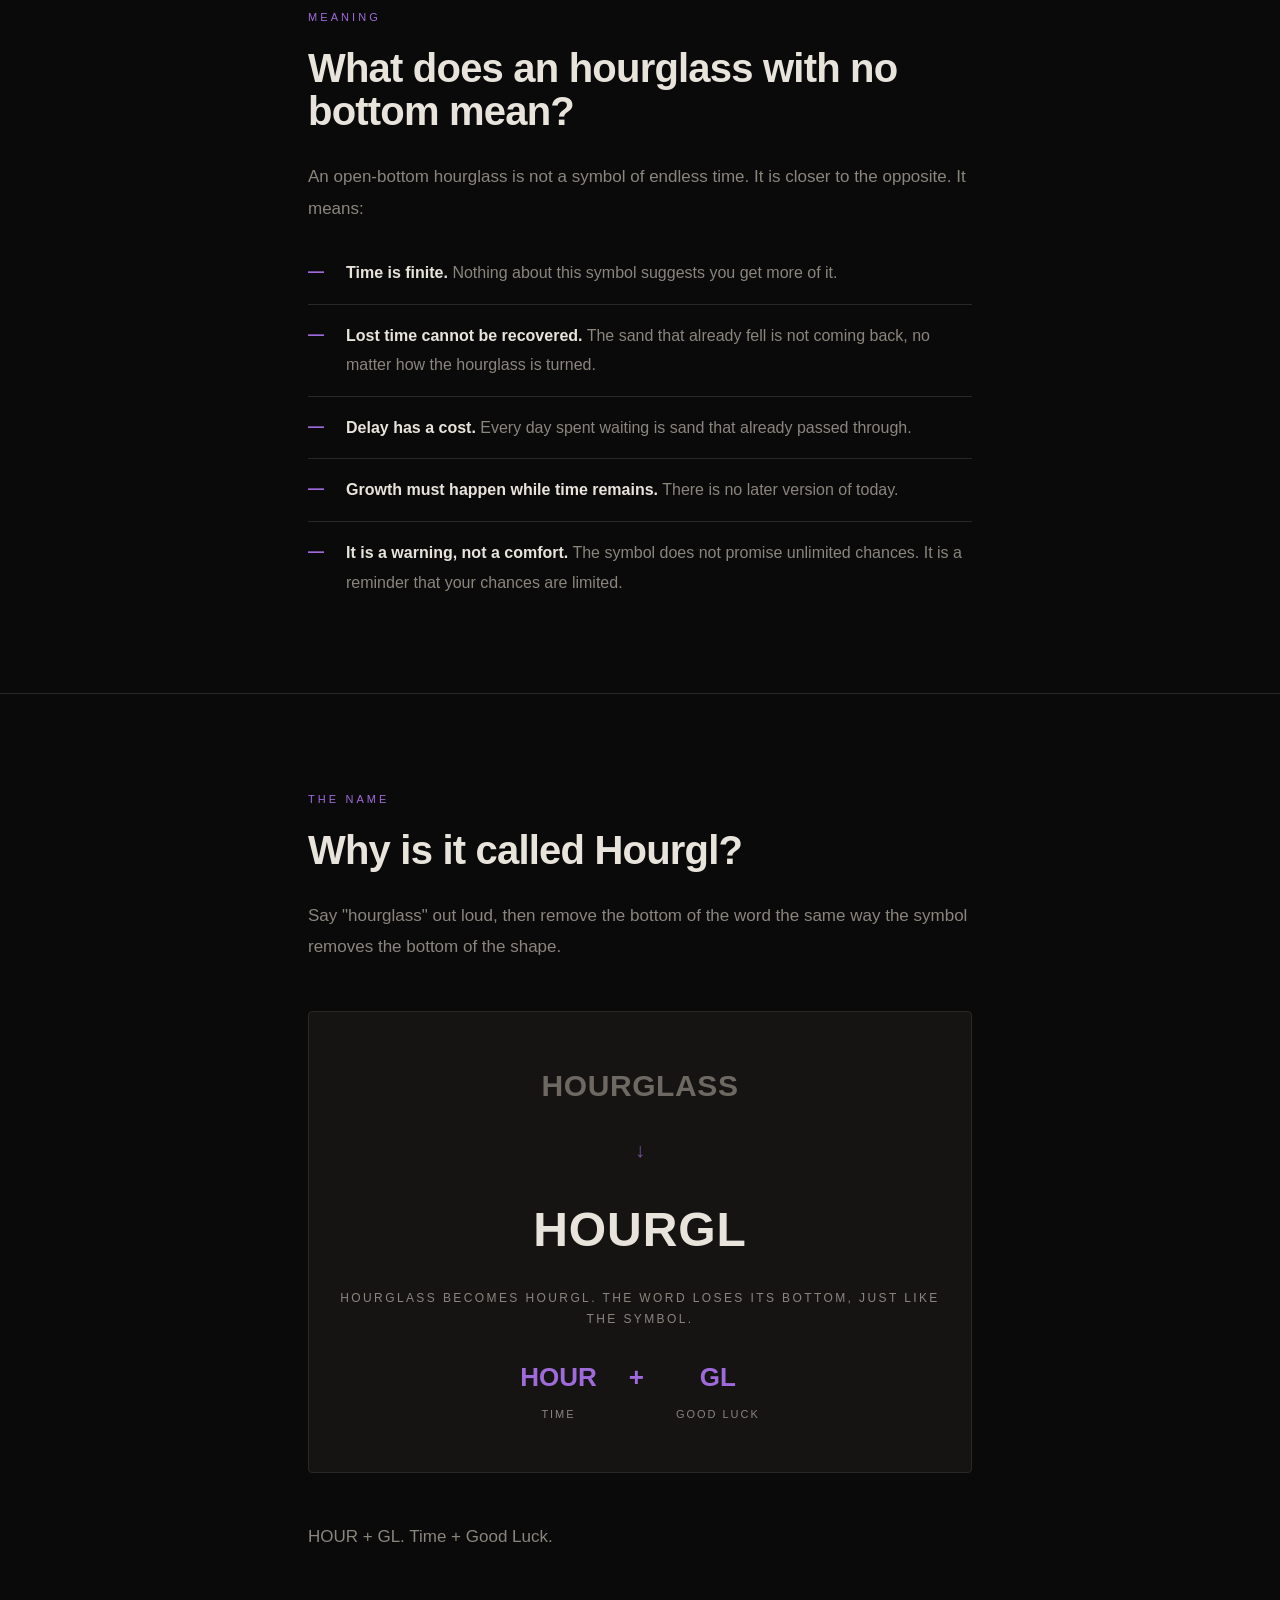
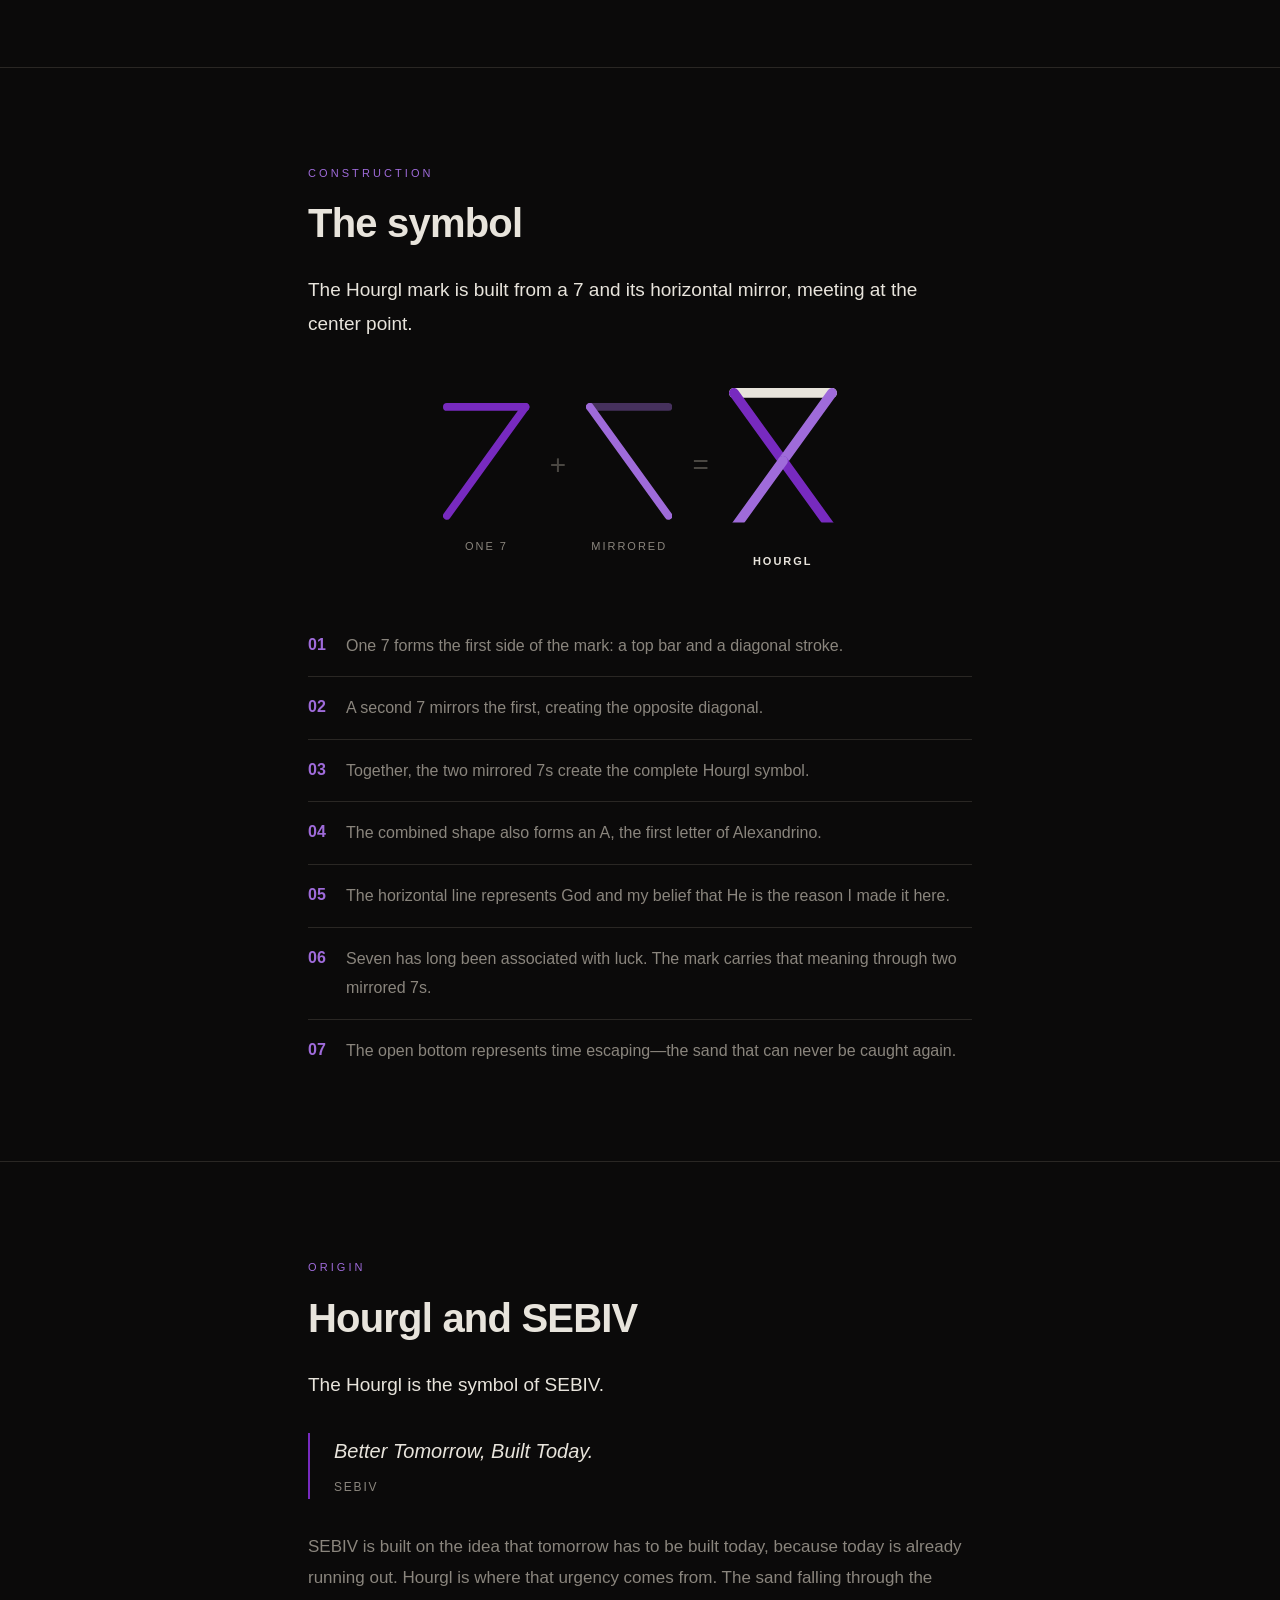
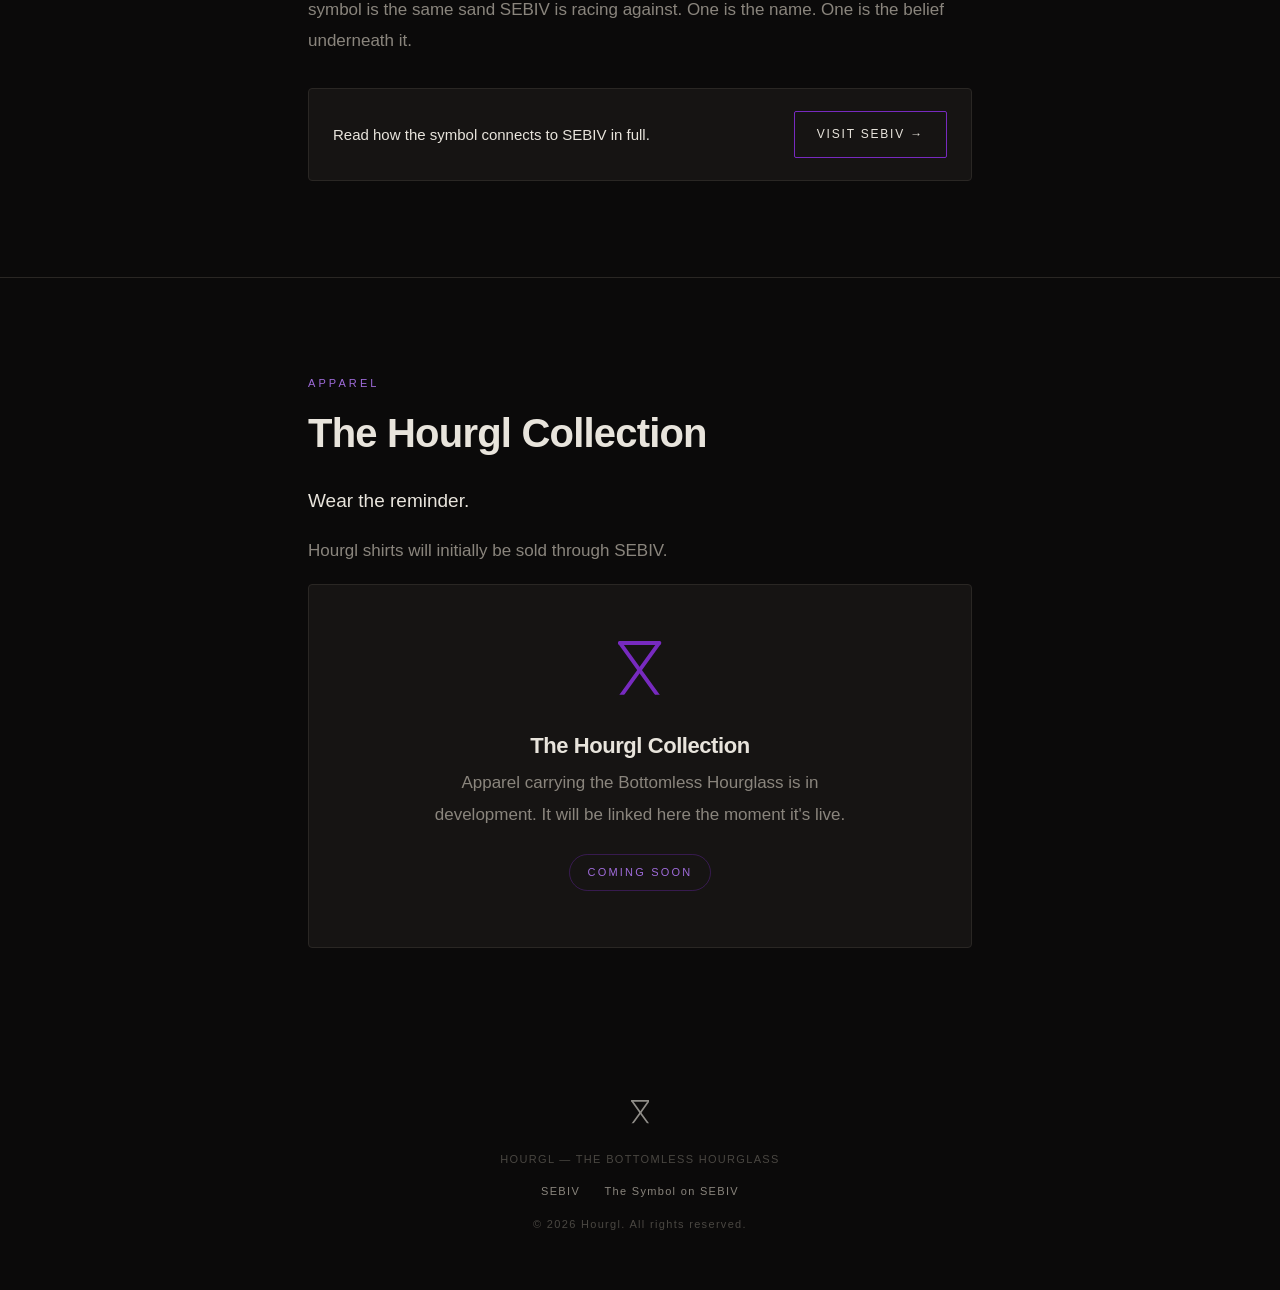
==== commit 5c4c45fa: "Add files via upload" ====
--- a/index.html
+++ b/index.html
@@ -126,7 +126,7 @@
         <li><span class="sp-mark">—</span><p><strong>Lost time cannot be recovered.</strong> The sand that already fell is not coming back, no matter how the hourglass is turned.</p></li>
         <li><span class="sp-mark">—</span><p><strong>Delay has a cost.</strong> Every day spent waiting is sand that already passed through.</p></li>
         <li><span class="sp-mark">—</span><p><strong>Growth must happen while time remains.</strong> There is no later version of today.</p></li>
-        <li><span class="sp-mark">—</span><p><strong>It is a warning, not a comfort.</strong> The symbol does not promise unlimited chances. It is a reminder that you do not have one.</p></li>
+        <li><span class="sp-mark">—</span><p><strong>It is a warning, not a comfort.</strong> The symbol does not promise unlimited chances. It is a reminder that your chances are limited.</p></li>
       </ul>
     </div>
   </section>
@@ -136,13 +136,17 @@
     <div class="wrap">
       <span class="eyebrow">The Name</span>
       <h2 id="why-hourgl-h">Why is it called Hourgl?</h2>
-      <p>Say "hourglass" out loud, then take away the bottom of the word the same way the symbol takes away the bottom of the shape.</p>
-
-      <div class="word-transform" id="wordTransform">
+      <p>Say "hourglass" out loud, then remove the bottom of the word the same way the symbol removes the bottom of the shape.</p>
+
+      <div class="word-transform">
+        <div class="wt-row wt-row-before">
+          <span class="wt-keep">HOURGLASS</span>
+        </div>
+        <div class="wt-arrow-down" aria-hidden="true">↓</div>
         <div class="wt-row">
-          <span class="wt-keep">HOURGL</span><span class="wt-cut">ASS</span>
-        </div>
-        <div class="wt-caption">It's an assless hourgl&#8209;ass. The bottom of the word is missing, just like the bottom of the symbol.</div>
+          <span class="wt-keep">HOURGL</span>
+        </div>
+        <div class="wt-caption">Hourglass becomes Hourgl. The word loses its bottom, just like the symbol.</div>
         <div class="gl-breakdown">
           <div><div class="gl-letters">HOUR</div><div class="gl-label">Time</div></div>
           <div><div class="gl-letters">+</div></div>
@@ -150,7 +154,7 @@
         </div>
       </div>
 
-      <p>HOUR + GL. The name carries both halves of the idea at once: time, and the luck you'll need to spend it well.</p>
+      <p>HOUR + GL. Time + Good Luck.</p>
     </div>
   </section>
 
@@ -159,29 +163,49 @@
     <div class="wrap">
       <span class="eyebrow">Construction</span>
       <h2 id="symbol-h">The symbol</h2>
-      <p class="lede">The Hourgl mark is built from two mirrored 7s, stacked directly on top of each other.</p>
-
-      <div class="symbol-grid">
-        <div class="symbol-visual">
-          <svg viewBox="0 0 77 107" fill="none" role="img" aria-label="Diagram of the Hourgl symbol showing two mirrored 7s forming the Bottomless Hourglass">
-            <defs><clipPath id="diagclip"><rect x="0" y="0" width="77" height="96"/></clipPath></defs>
-            <g clip-path="url(#diagclip)">
-              <line x1="38.5" y1="52" x2="73.5" y2="100.5" stroke="#E8E4DC" stroke-width="7" stroke-linecap="round" opacity="0.5"/>
-              <line x1="38.5" y1="52" x2="3.5" y2="100.5" stroke="#E8E4DC" stroke-width="7" stroke-linecap="round" opacity="0.5"/>
+      <p class="lede">The Hourgl mark is built from a 7 and its horizontal mirror, meeting at the center point.</p>
+
+      <div class="symbol-build">
+        <div class="sb-step">
+          <svg viewBox="0 0 77 107" fill="none" role="img" aria-label="A single 7, the top bar and one diagonal stroke from the top right corner down to the bottom left">
+            <line x1="3.5" y1="3.5" x2="73.5" y2="3.5" stroke="#772abf" stroke-width="7" stroke-linecap="round"/>
+            <line x1="73.5" y1="3.5" x2="3.5" y2="100.5" stroke="#772abf" stroke-width="7" stroke-linecap="round"/>
+          </svg>
+          <span class="sb-label">One 7</span>
+        </div>
+        <div class="sb-plus" aria-hidden="true">+</div>
+        <div class="sb-step">
+          <svg viewBox="0 0 77 107" fill="none" role="img" aria-label="The same 7, mirrored left to right, top bar and one diagonal stroke from the top left corner down to the bottom right">
+            <line x1="3.5" y1="3.5" x2="73.5" y2="3.5" stroke="#9F6BDA" stroke-width="7" stroke-linecap="round" opacity="0.4"/>
+            <line x1="3.5" y1="3.5" x2="73.5" y2="100.5" stroke="#9F6BDA" stroke-width="7" stroke-linecap="round"/>
+          </svg>
+          <span class="sb-label">Mirrored</span>
+        </div>
+        <div class="sb-equals" aria-hidden="true">=</div>
+        <div class="sb-step sb-result">
+          <svg viewBox="0 0 77 107" fill="none" role="img" aria-label="The two mirrored 7s combined, forming the complete Hourgl Bottomless Hourglass symbol">
+            <defs><clipPath id="diagclipC"><rect x="0" y="0" width="77" height="96"/></clipPath></defs>
+            <line x1="3.5" y1="3.5" x2="73.5" y2="3.5" stroke="#E8E4DC" stroke-width="7" stroke-linecap="round"/>
+            <line x1="3.5" y1="3.5" x2="38.5" y2="52" stroke="#772abf" stroke-width="7" stroke-linecap="round"/>
+            <line x1="73.5" y1="3.5" x2="38.5" y2="52" stroke="#9F6BDA" stroke-width="7" stroke-linecap="round"/>
+            <g clip-path="url(#diagclipC)">
+              <line x1="38.5" y1="52" x2="73.5" y2="100.5" stroke="#772abf" stroke-width="7" stroke-linecap="round"/>
+              <line x1="38.5" y1="52" x2="3.5" y2="100.5" stroke="#9F6BDA" stroke-width="7" stroke-linecap="round"/>
             </g>
-            <line x1="3.5" y1="3.5" x2="73.5" y2="3.5" stroke="#772abf" stroke-width="7" stroke-linecap="round"/>
-            <line x1="3.5" y1="3.5" x2="38.5" y2="52" stroke="#772abf" stroke-width="7" stroke-linecap="round"/>
-            <line x1="73.5" y1="3.5" x2="38.5" y2="52" stroke="#772abf" stroke-width="7" stroke-linecap="round"/>
-          </svg>
-        </div>
-        <ul class="symbol-points">
-          <li><span class="sp-mark">01</span><p>One 7, then a second 7 mirrored directly on top of it. Two strokes, stacked and flipped.</p></li>
-          <li><span class="sp-mark">02</span><p>The mirrored 7s meet to form the letter A, the first letter of Alexandrino.</p></li>
-          <li><span class="sp-mark">03</span><p>The top bar is a straight horizontal line. It represents God, and the belief that He is the reason I made it here.</p></li>
-          <li><span class="sp-mark">04</span><p>Seven is the number of luck. Two of them, mirrored, doubles it.</p></li>
-          <li><span class="sp-mark">05</span><p>The legs below the center point never close. That open bottom is time escaping, the same sand that can never be caught again.</p></li>
-        </ul>
-      </div>
+          </svg>
+          <span class="sb-label">Hourgl</span>
+        </div>
+      </div>
+
+      <ul class="symbol-points">
+        <li><span class="sp-mark">01</span><p>One 7 forms the first side of the mark: a top bar and a diagonal stroke.</p></li>
+        <li><span class="sp-mark">02</span><p>A second 7 mirrors the first, creating the opposite diagonal.</p></li>
+        <li><span class="sp-mark">03</span><p>Together, the two mirrored 7s create the complete Hourgl symbol.</p></li>
+        <li><span class="sp-mark">04</span><p>The combined shape also forms an A, the first letter of Alexandrino.</p></li>
+        <li><span class="sp-mark">05</span><p>The horizontal line represents God and my belief that He is the reason I made it here.</p></li>
+        <li><span class="sp-mark">06</span><p>Seven has long been associated with luck. The mark carries that meaning through two mirrored 7s.</p></li>
+        <li><span class="sp-mark">07</span><p>The open bottom represents time escaping&mdash;the sand that can never be caught again.</p></li>
+      </ul>
     </div>
   </section>
 
@@ -257,6 +281,4 @@
   <div style="margin-top:14px;">&copy; 2026 Hourgl. All rights reserved.</div>
 </footer>
 
-<script src="script.js"></script>
-</body>
 </html>
--- a/styles.css
+++ b/styles.css
@@ -249,30 +249,26 @@
   display: flex;
 }
 
+.wt-row-before {
+  font-size: clamp(20px, 4.5vw, 30px) !important;
+  color: var(--text-muted);
+  font-weight: 700 !important;
+  opacity: 0.75;
+}
+.wt-row-before .wt-keep { color: var(--text-muted); }
+
 .wt-keep { color: var(--text); }
-.wt-cut {
-  color: var(--text-dim);
-  position: relative;
-  display: inline-block;
-}
-.wt-cut::after {
-  content: "";
-  position: absolute;
-  left: -2%;
-  right: -2%;
-  top: 48%;
-  height: 3px;
-  background: var(--purple);
-  transform: scaleX(0);
-  transform-origin: left;
-  transition: transform 0.6s ease;
-}
-.word-transform.is-revealed .wt-cut::after { transform: scaleX(1); }
-.word-transform.is-revealed .wt-cut { color: var(--text-dim); opacity: 0.45; }
 
 .wt-arrow {
   color: var(--purple-text);
   font-size: 22px;
+}
+
+.wt-arrow-down {
+  color: var(--purple-text);
+  font-size: 20px;
+  margin: 4px 0;
+  opacity: 0.7;
 }
 
 .wt-caption {
@@ -309,21 +305,42 @@
 /* ============================================
    Symbol breakdown section
    ============================================ */
-.symbol-grid {
-  display: grid;
-  grid-template-columns: minmax(0, 280px) 1fr;
-  gap: 48px;
-  align-items: center;
+.symbol-build {
+  display: flex;
+  align-items: center;
+  justify-content: center;
+  gap: 20px;
+  margin: 48px 0 44px;
+  flex-wrap: wrap;
+}
+.sb-step {
+  display: flex;
+  flex-direction: column;
+  align-items: center;
+  gap: 14px;
+}
+.sb-step svg { height: 120px; width: auto; }
+.sb-result svg { height: 150px; }
+.sb-label {
+  font-size: 11px;
+  letter-spacing: 0.18em;
+  text-transform: uppercase;
+  color: var(--text-muted);
+}
+.sb-result .sb-label { color: var(--text); font-weight: 600; }
+.sb-plus, .sb-equals {
+  font-size: 28px;
+  font-weight: 300;
+  color: var(--text-dim);
+  align-self: center;
+  margin-bottom: 28px;
 }
 @media (max-width: 640px) {
-  .symbol-grid { grid-template-columns: 1fr; gap: 32px; }
-}
-
-.symbol-visual {
-  display: flex;
-  justify-content: center;
-}
-.symbol-visual svg { height: 240px; width: auto; }
+  .symbol-build { gap: 12px; }
+  .sb-step svg { height: 90px; }
+  .sb-result svg { height: 110px; }
+  .sb-plus, .sb-equals { font-size: 22px; margin-bottom: 20px; }
+}
 
 .symbol-points {
   list-style: none;
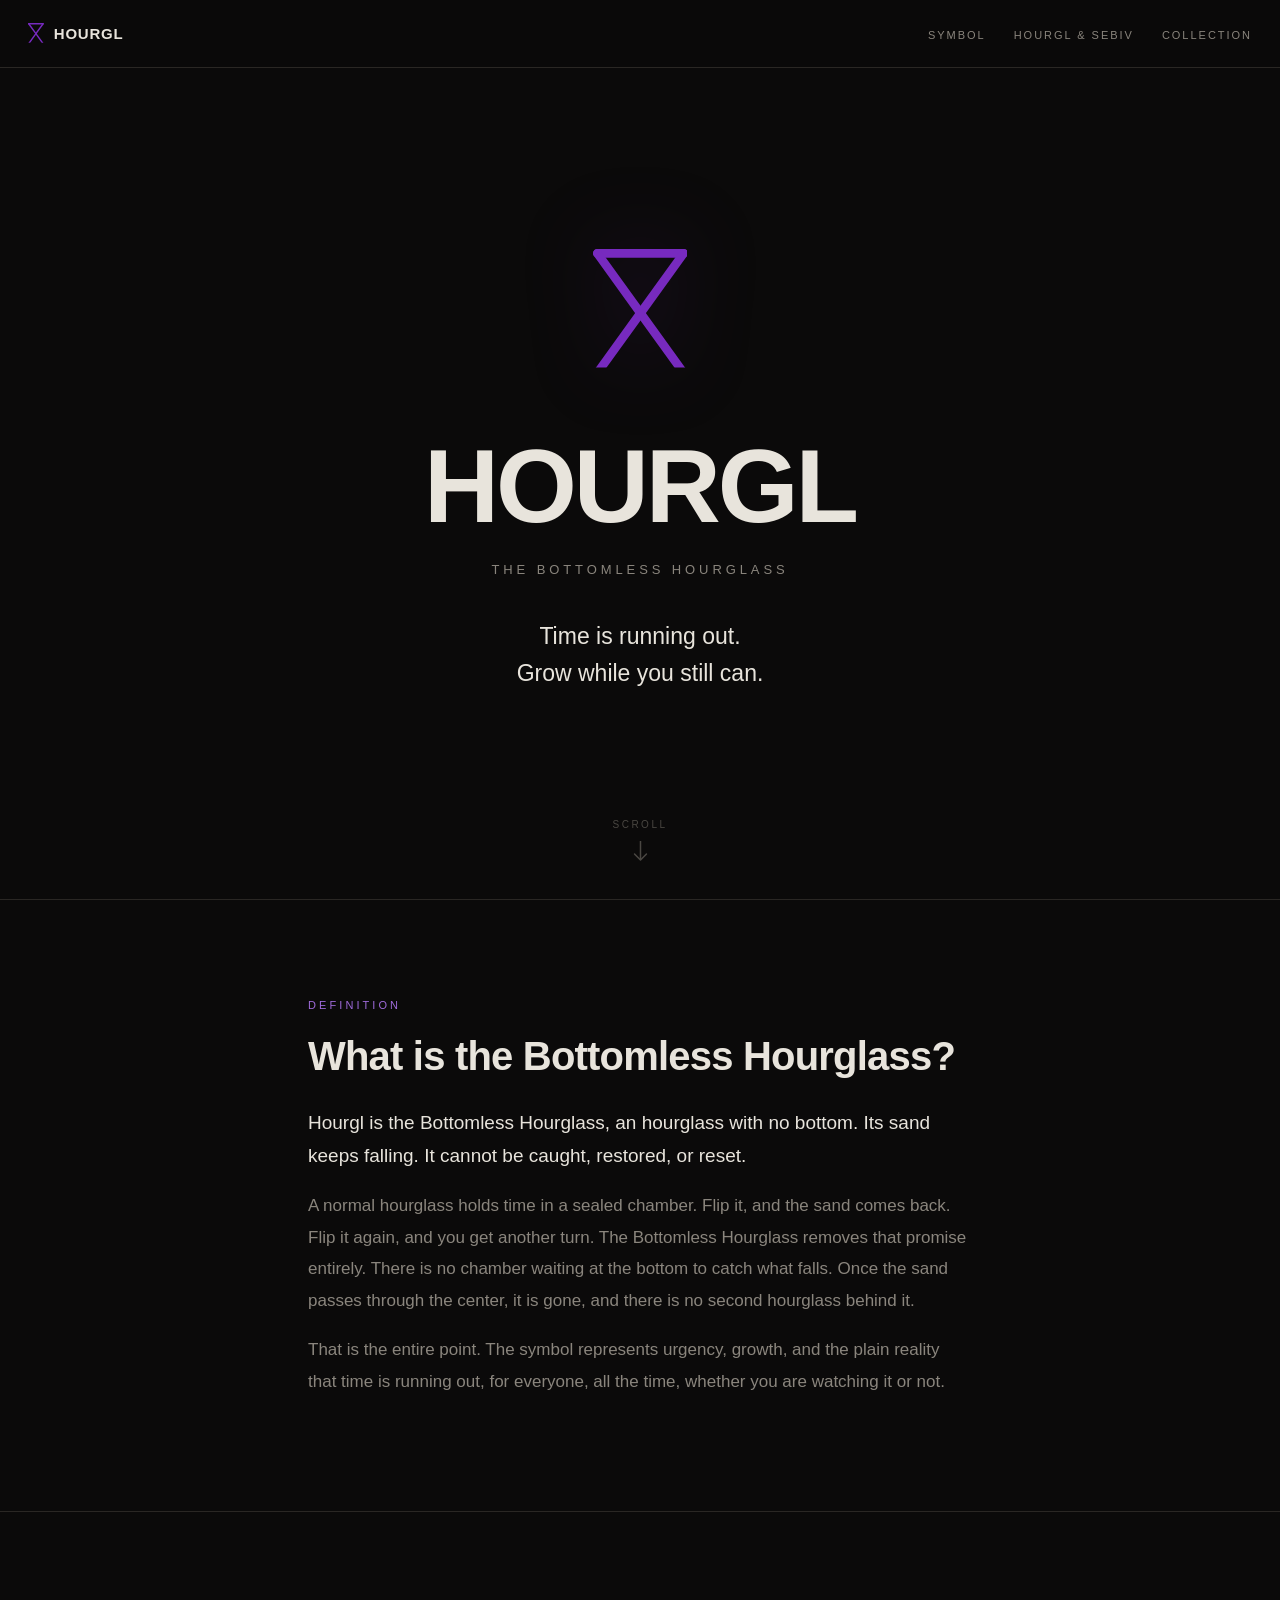
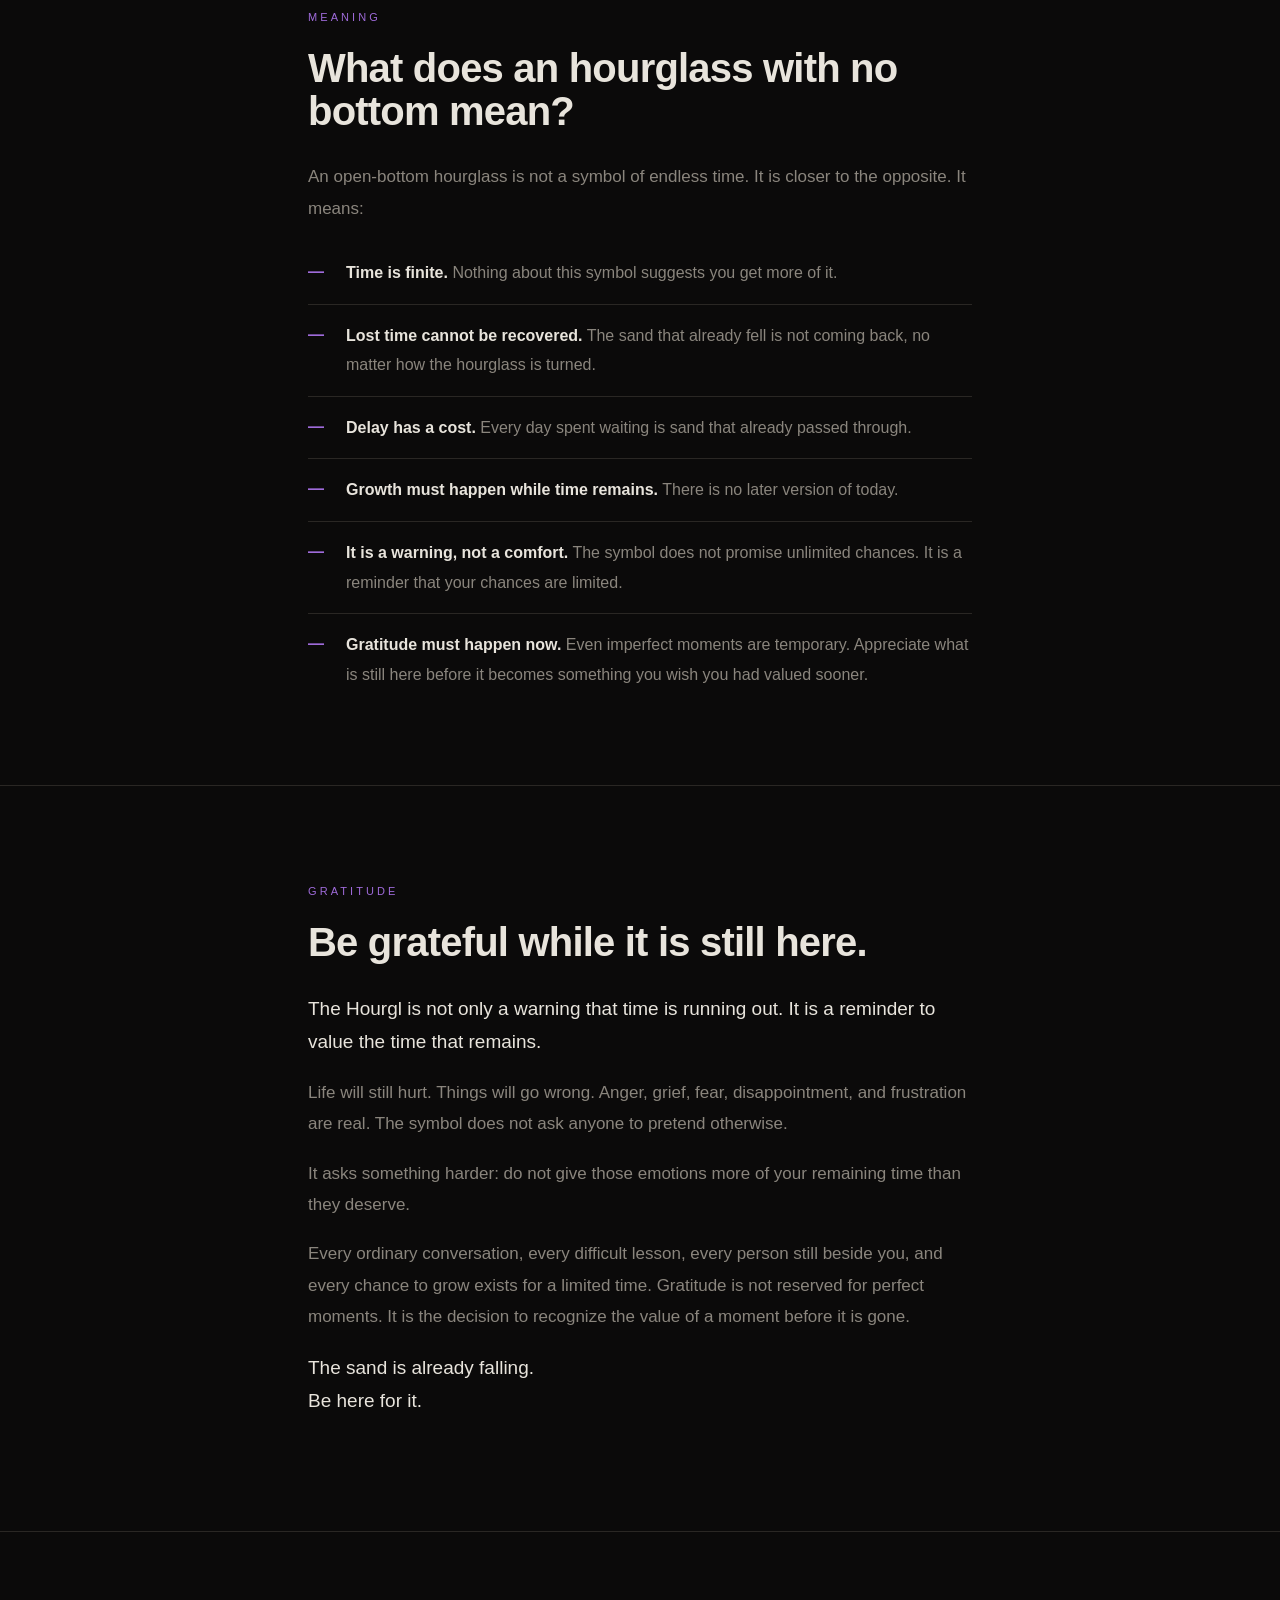
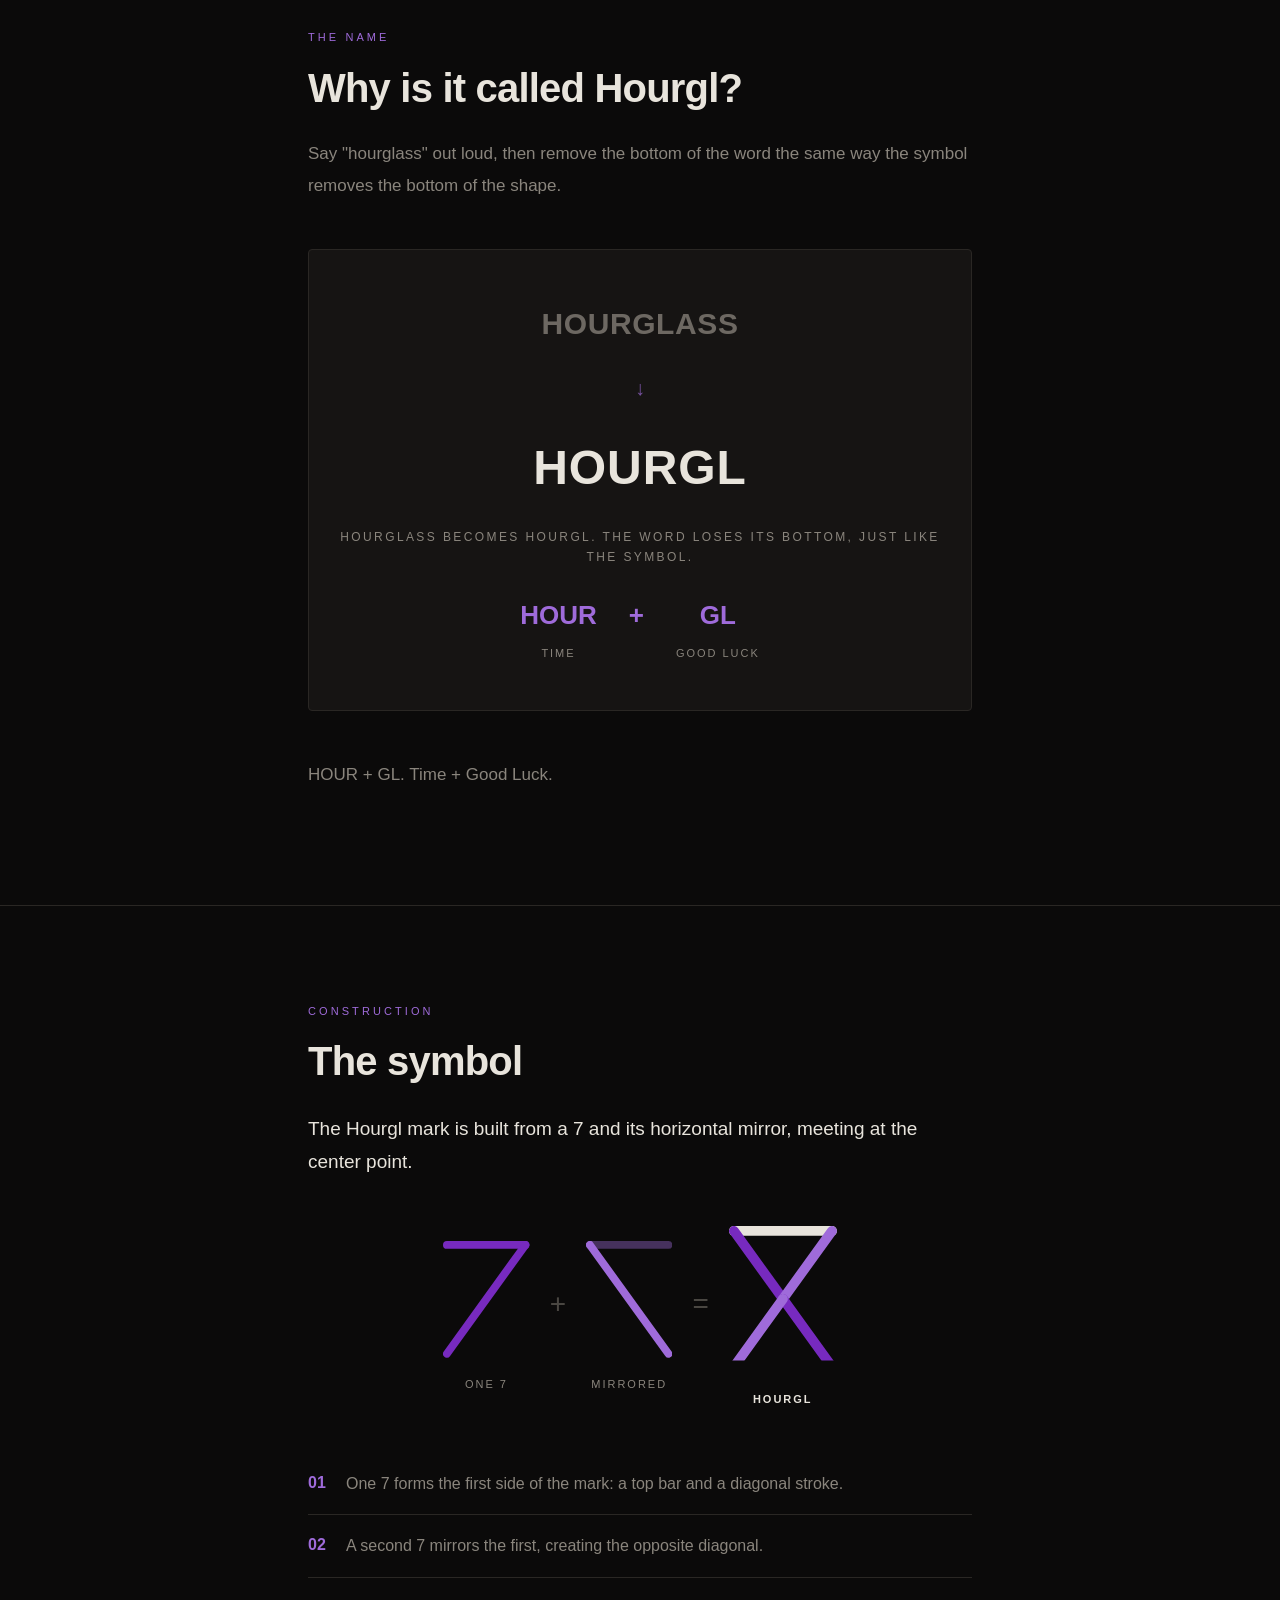
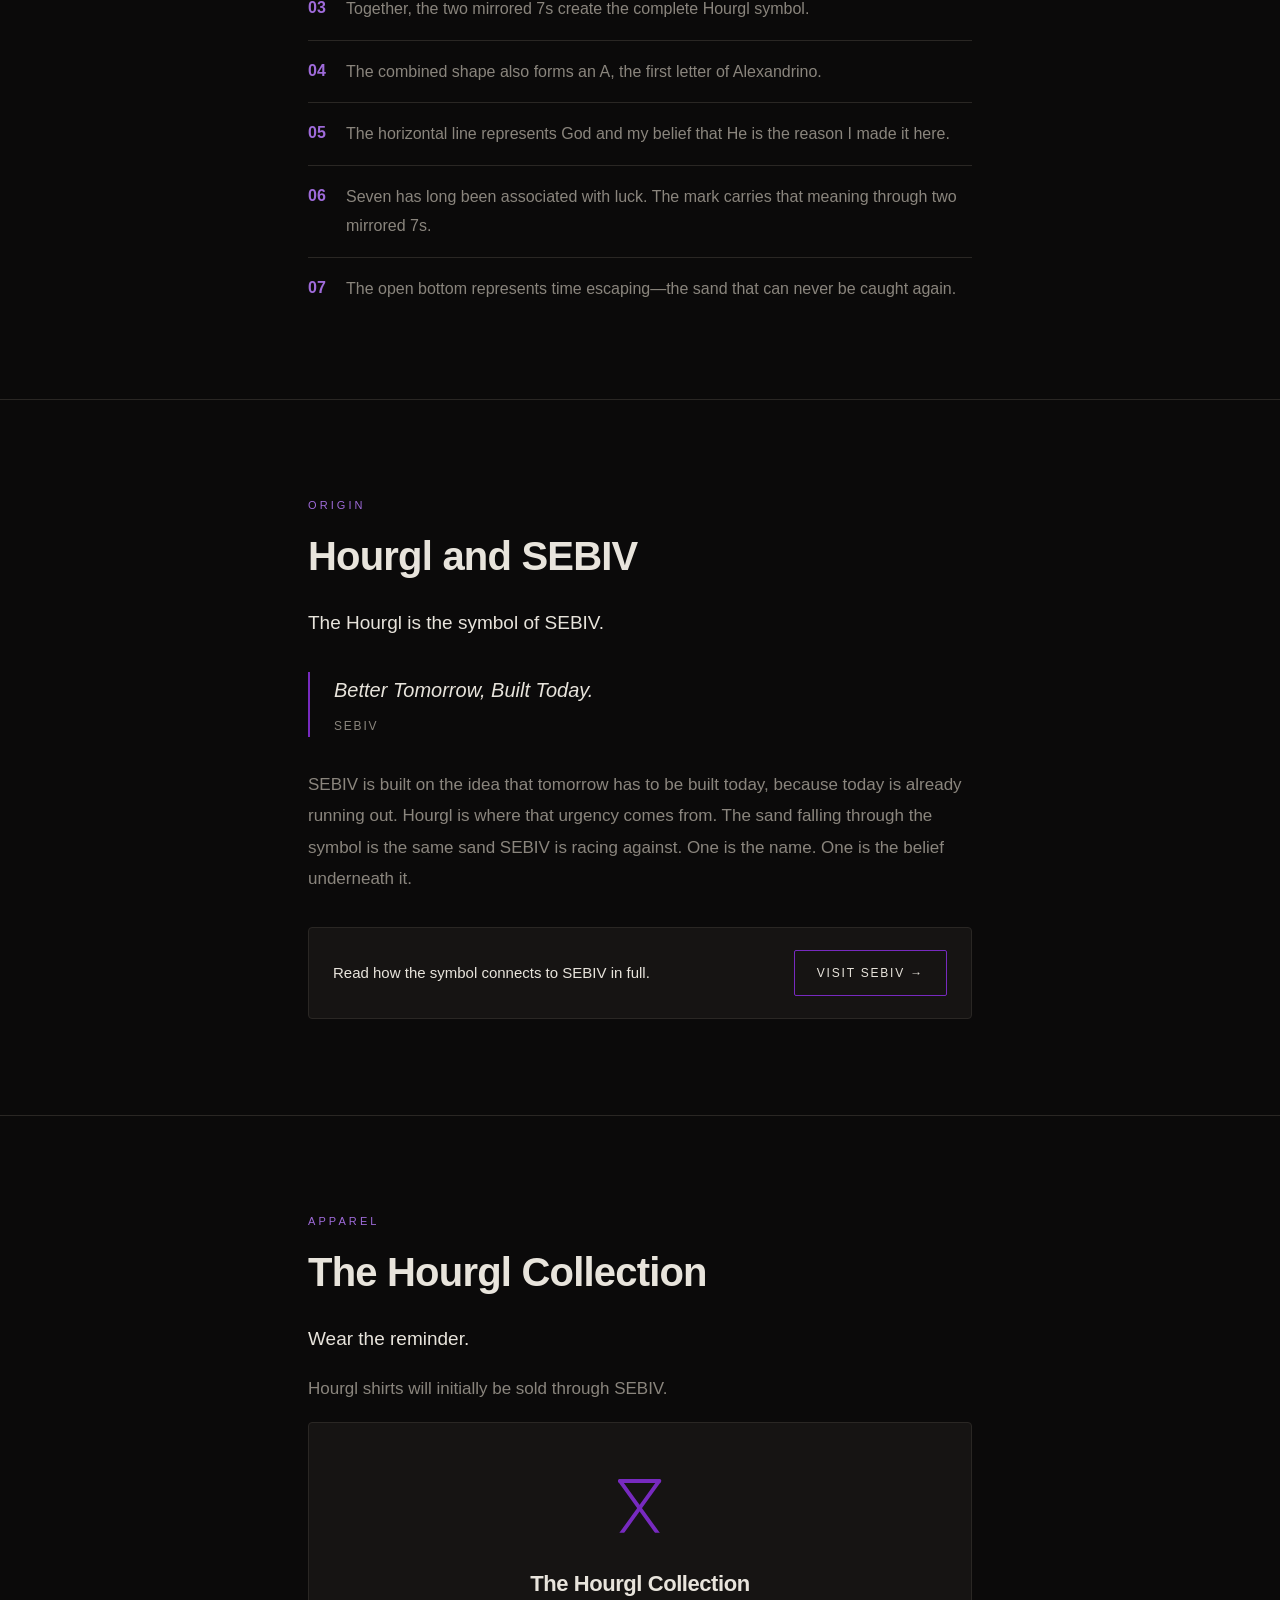
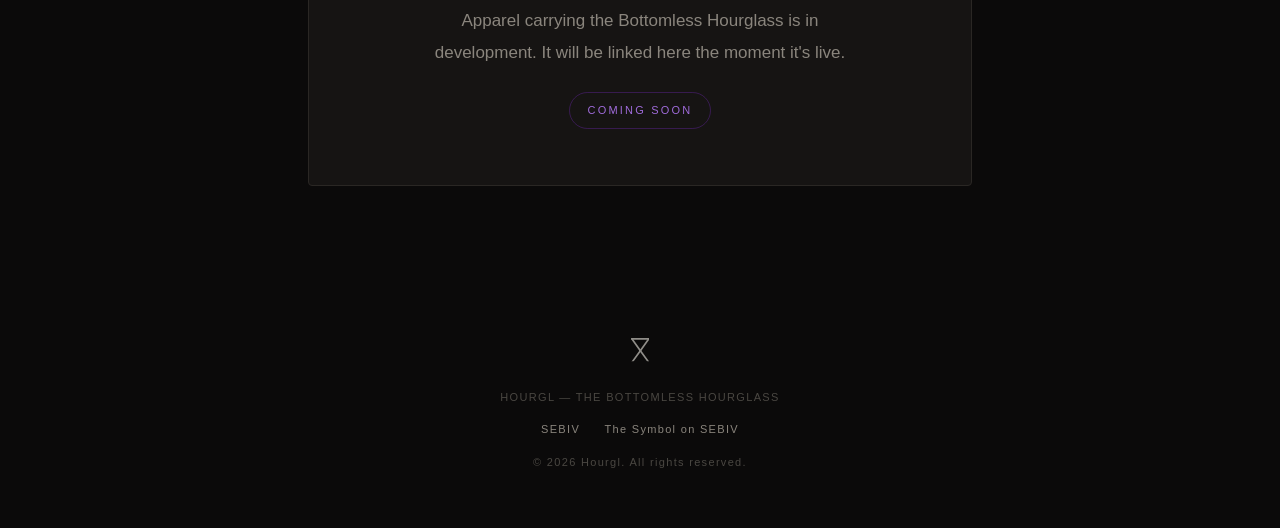
==== commit aa9bf9fa: "Add files via upload" ====
--- a/index.html
+++ b/index.html
@@ -4,13 +4,13 @@
 <meta charset="UTF-8"/>
 <meta name="viewport" content="width=device-width, initial-scale=1.0"/>
 <title>Hourgl | The Bottomless Hourglass Symbol</title>
-<meta name="description" content="Hourgl is the Bottomless Hourglass—an hourglass with no bottom representing urgency, growth, faith, and the reality that time is running out."/>
+<meta name="description" content="Hourgl is the Bottomless Hourglass—an hourglass with no bottom representing urgency, growth, faith, gratitude, and the reality that time is running out."/>
 <link rel="canonical" href="https://hourgl.com/"/>
 
 <!-- Open Graph -->
 <meta property="og:type" content="website"/>
 <meta property="og:title" content="Hourgl | The Bottomless Hourglass Symbol"/>
-<meta property="og:description" content="Hourgl is the Bottomless Hourglass—an hourglass with no bottom representing urgency, growth, faith, and the reality that time is running out."/>
+<meta property="og:description" content="Hourgl is the Bottomless Hourglass—an hourglass with no bottom representing urgency, growth, faith, gratitude, and the reality that time is running out."/>
 <meta property="og:url" content="https://hourgl.com/"/>
 <meta property="og:site_name" content="Hourgl"/>
 <meta property="og:image" content="https://hourgl.com/assets/hourgl-bottomless-hourglass-social-preview.png"/>
@@ -21,7 +21,7 @@
 <!-- Twitter / X -->
 <meta name="twitter:card" content="summary_large_image"/>
 <meta name="twitter:title" content="Hourgl | The Bottomless Hourglass Symbol"/>
-<meta name="twitter:description" content="Hourgl is the Bottomless Hourglass—an hourglass with no bottom representing urgency, growth, faith, and the reality that time is running out."/>
+<meta name="twitter:description" content="Hourgl is the Bottomless Hourglass—an hourglass with no bottom representing urgency, growth, faith, gratitude, and the reality that time is running out."/>
 <meta name="twitter:image" content="https://hourgl.com/assets/hourgl-bottomless-hourglass-social-preview.png"/>
 
 <!-- Icons -->
@@ -39,7 +39,7 @@
   "@type": "AboutPage",
   "name": "Hourgl — The Bottomless Hourglass",
   "url": "https://hourgl.com/",
-  "description": "Hourgl is the Bottomless Hourglass, an hourglass with no bottom representing urgency, growth, faith, and the reality that time is running out.",
+  "description": "Hourgl is the Bottomless Hourglass, an hourglass with no bottom representing urgency, growth, faith, gratitude, and the reality that time is running out.",
   "mainEntity": {
     "@type": "CreativeWork",
     "name": "Hourgl",
@@ -127,7 +127,21 @@
         <li><span class="sp-mark">—</span><p><strong>Delay has a cost.</strong> Every day spent waiting is sand that already passed through.</p></li>
         <li><span class="sp-mark">—</span><p><strong>Growth must happen while time remains.</strong> There is no later version of today.</p></li>
         <li><span class="sp-mark">—</span><p><strong>It is a warning, not a comfort.</strong> The symbol does not promise unlimited chances. It is a reminder that your chances are limited.</p></li>
+        <li><span class="sp-mark">—</span><p><strong>Gratitude must happen now.</strong> Even imperfect moments are temporary. Appreciate what is still here before it becomes something you wish you had valued sooner.</p></li>
       </ul>
+    </div>
+  </section>
+
+  <!-- GRATITUDE -->
+  <section id="gratitude" aria-labelledby="gratitude-h">
+    <div class="wrap">
+      <span class="eyebrow">Gratitude</span>
+      <h2 id="gratitude-h">Be grateful while it is still here.</h2>
+      <p class="lede">The Hourgl is not only a warning that time is running out. It is a reminder to value the time that remains.</p>
+      <p>Life will still hurt. Things will go wrong. Anger, grief, fear, disappointment, and frustration are real. The symbol does not ask anyone to pretend otherwise.</p>
+      <p>It asks something harder: do not give those emotions more of your remaining time than they deserve.</p>
+      <p>Every ordinary conversation, every difficult lesson, every person still beside you, and every chance to grow exists for a limited time. Gratitude is not reserved for perfect moments. It is the decision to recognize the value of a moment before it is gone.</p>
+      <p class="lede">The sand is already falling.<br>Be here for it.</p>
     </div>
   </section>
 
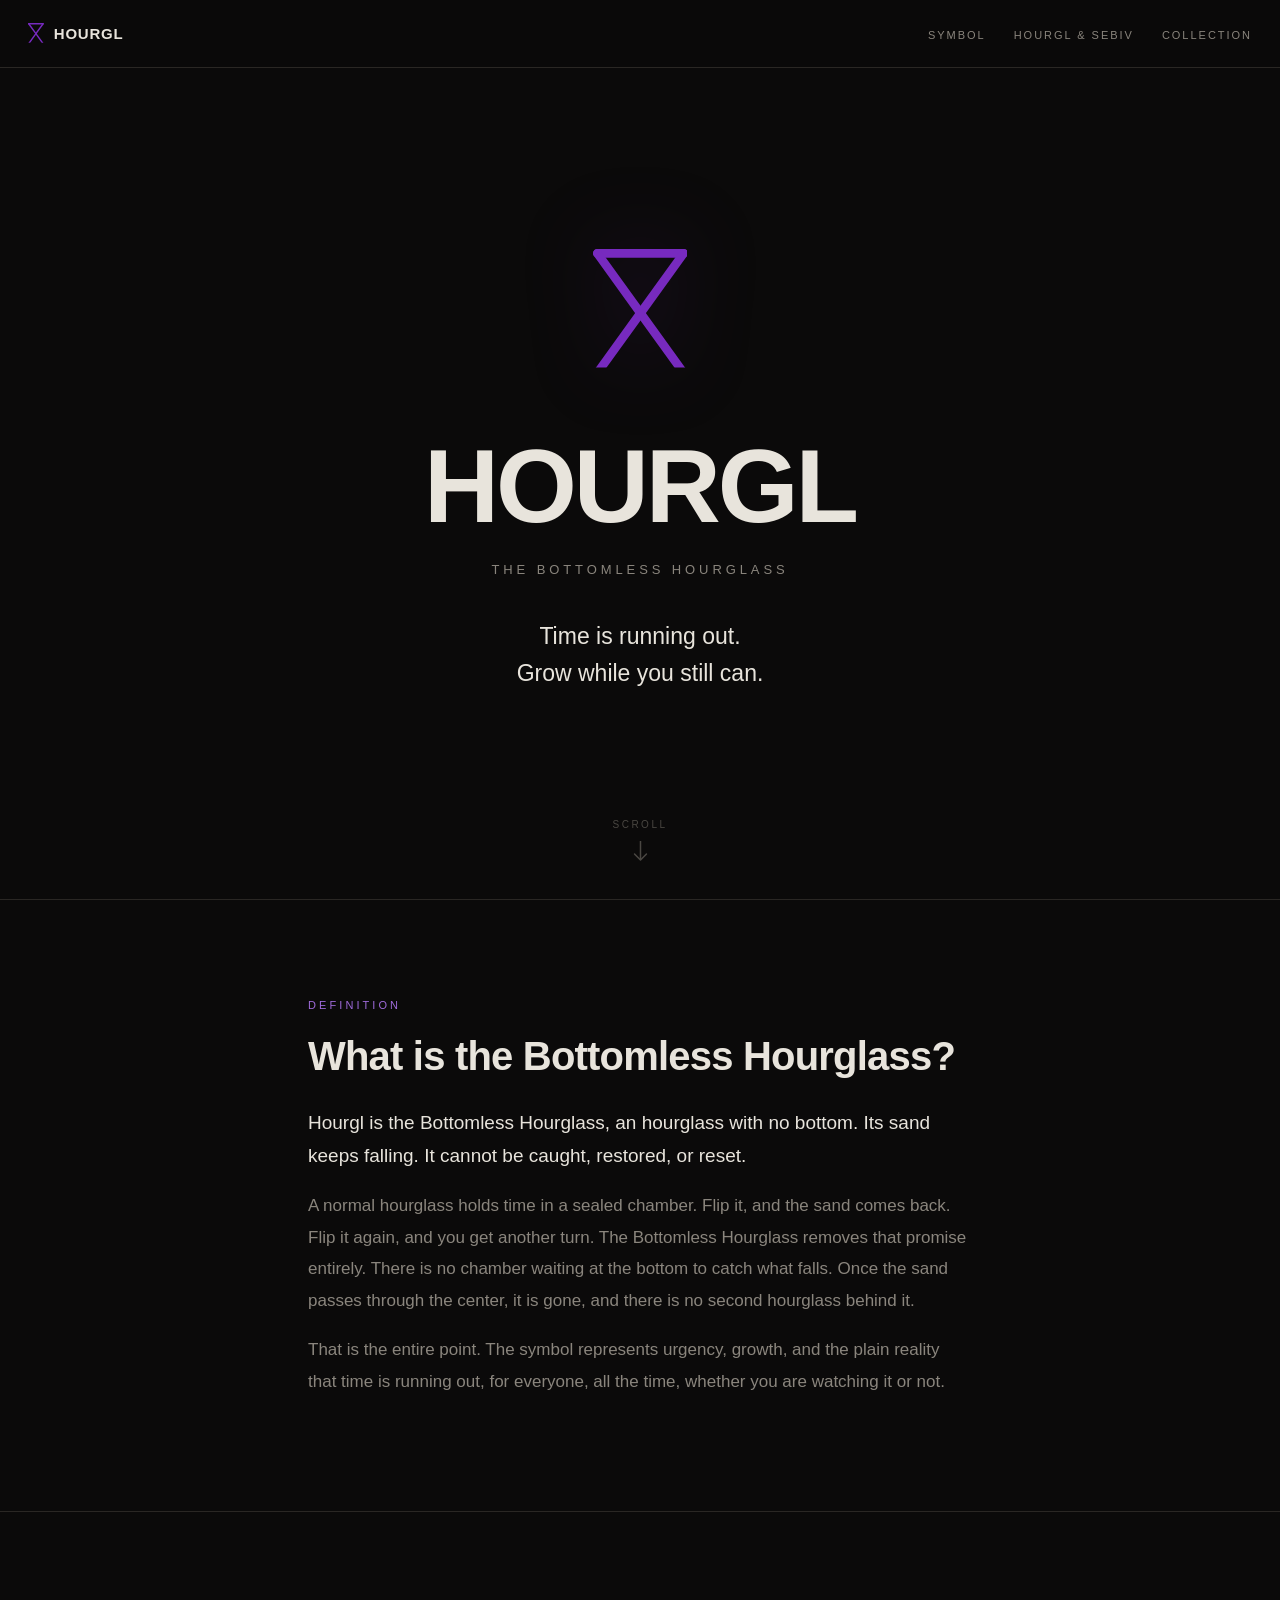
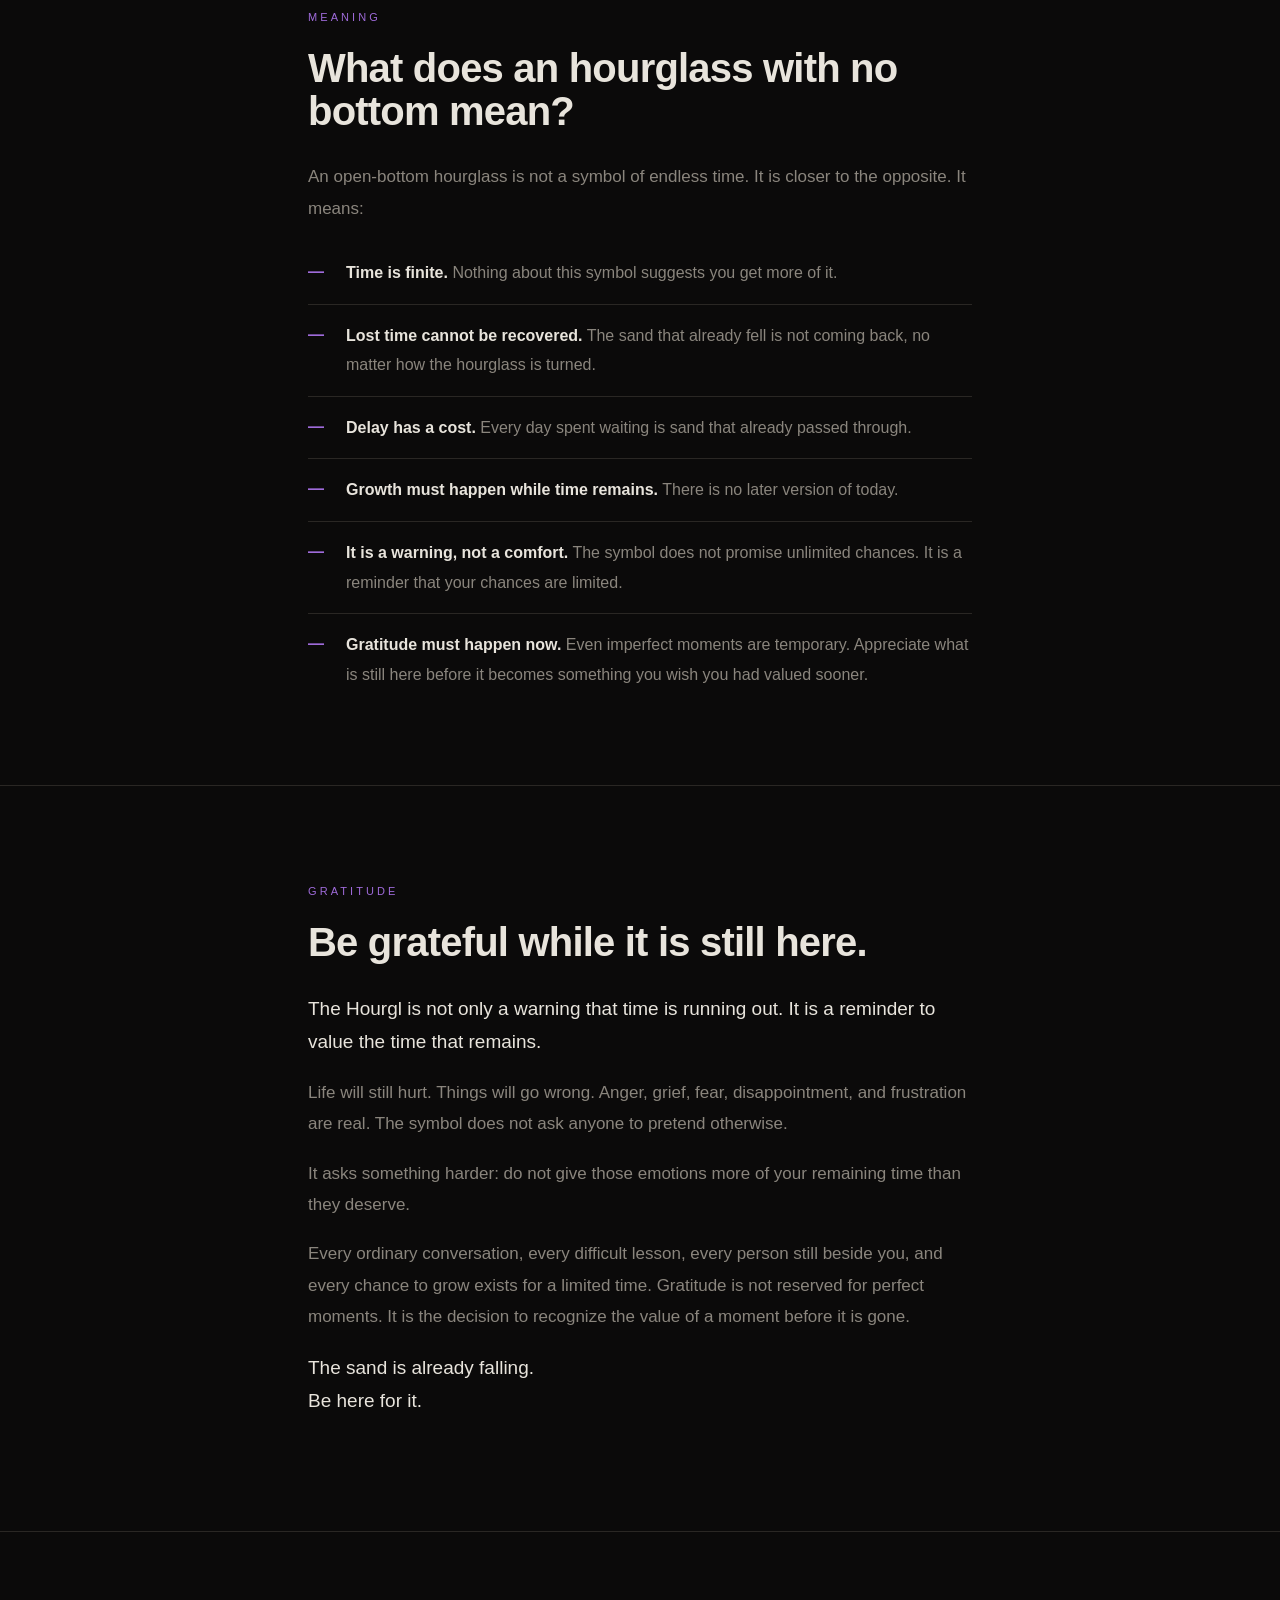
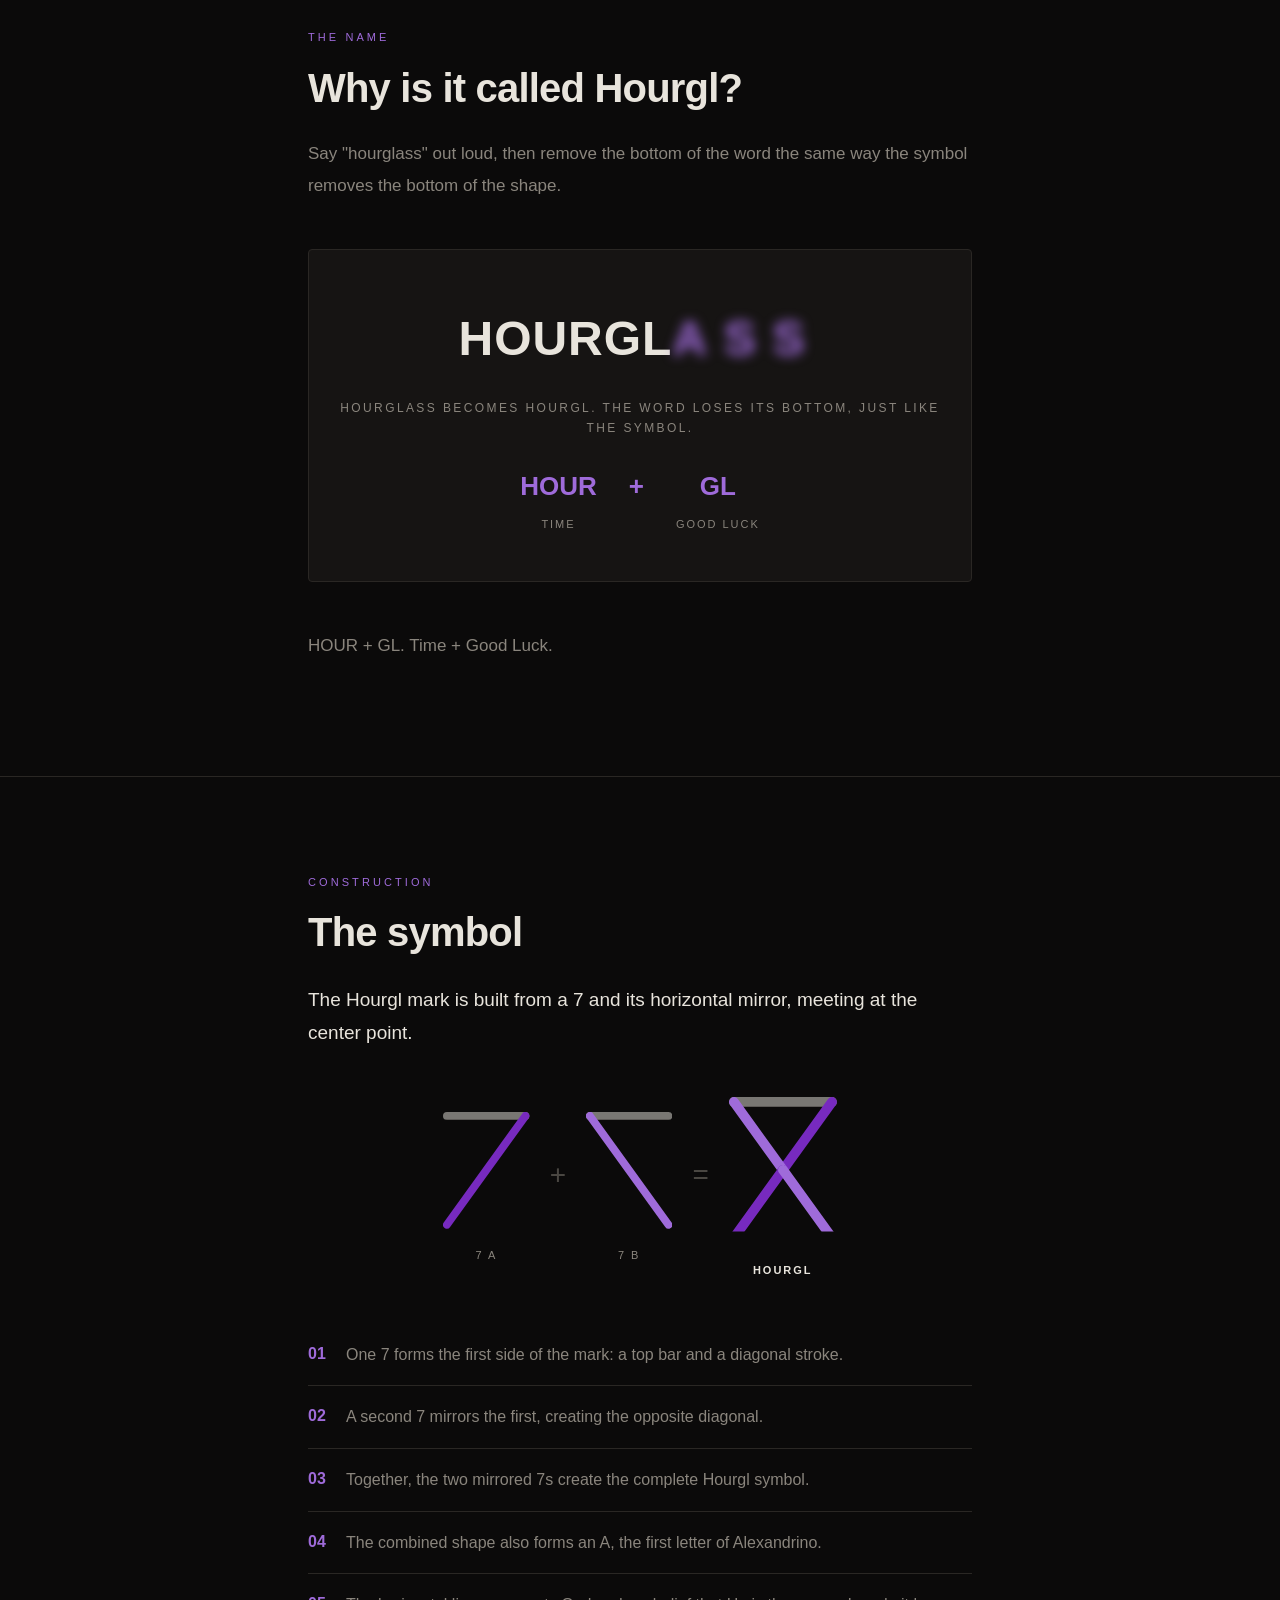
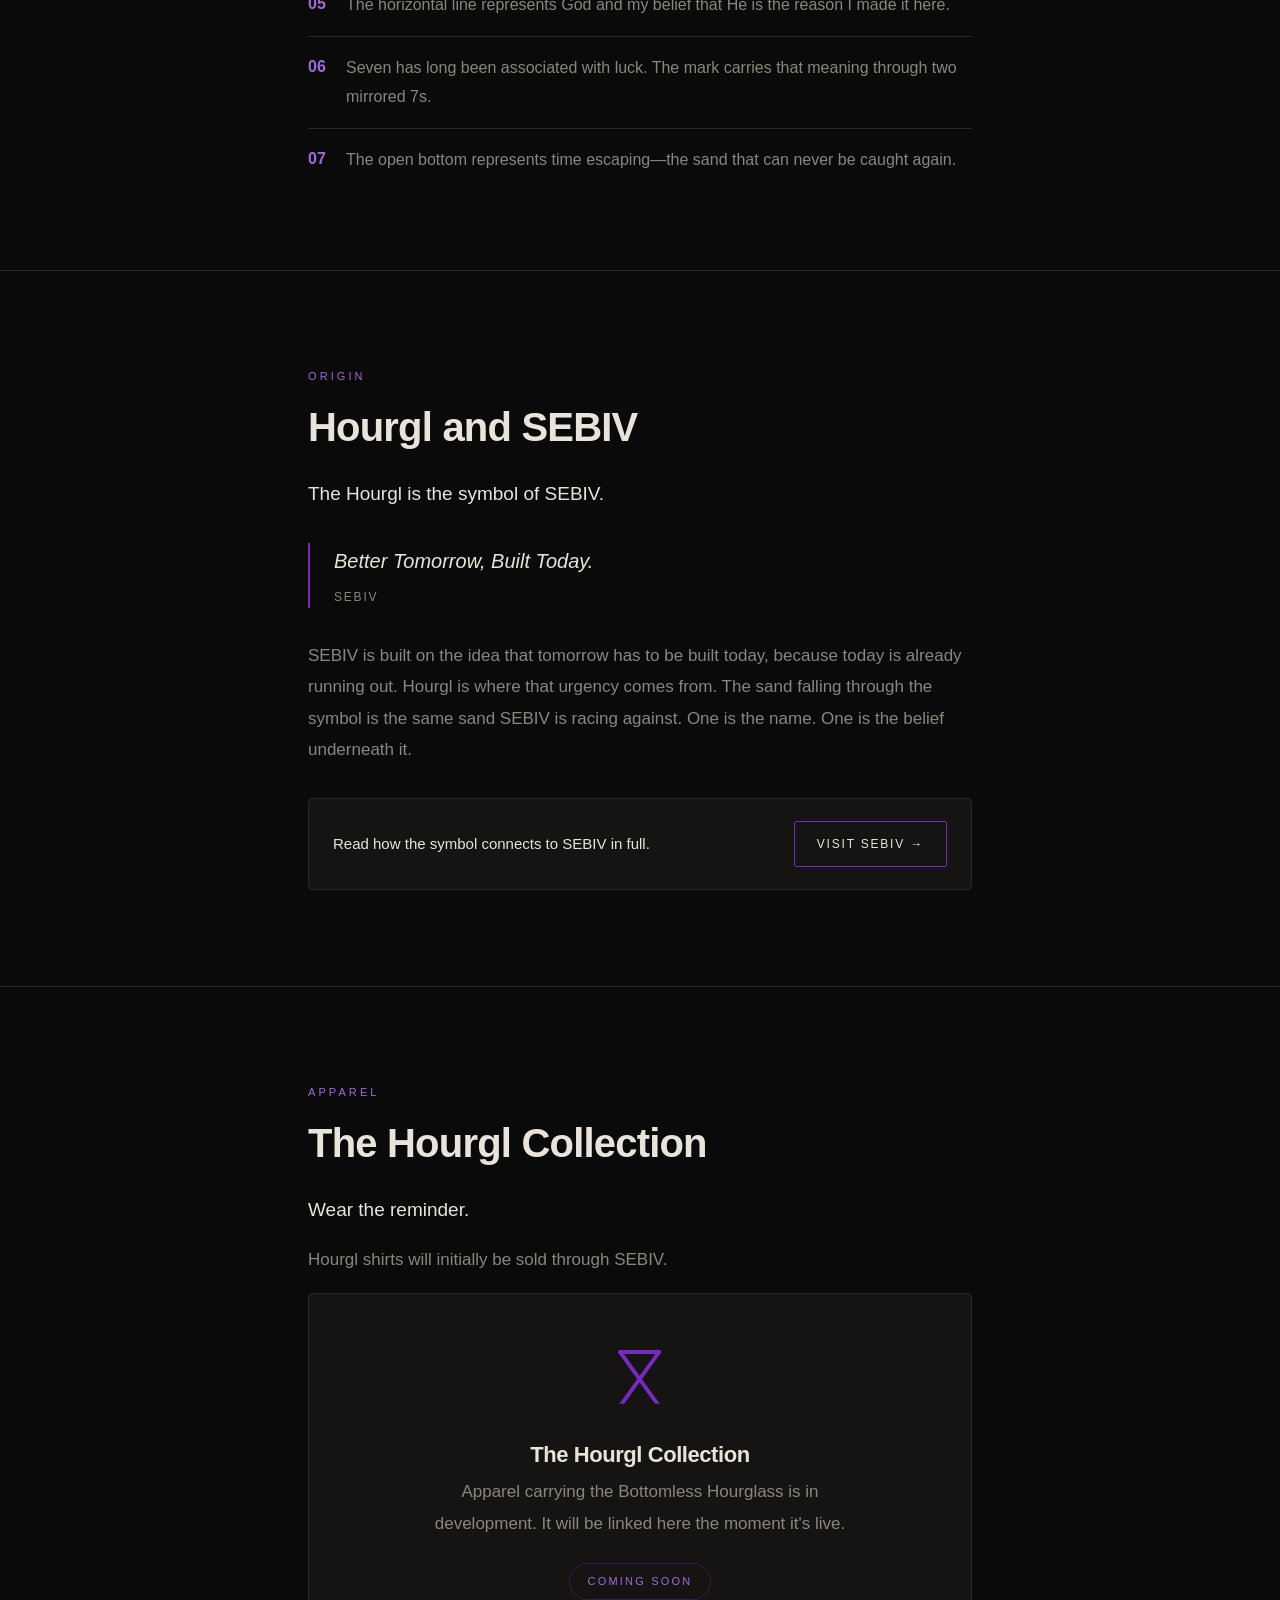
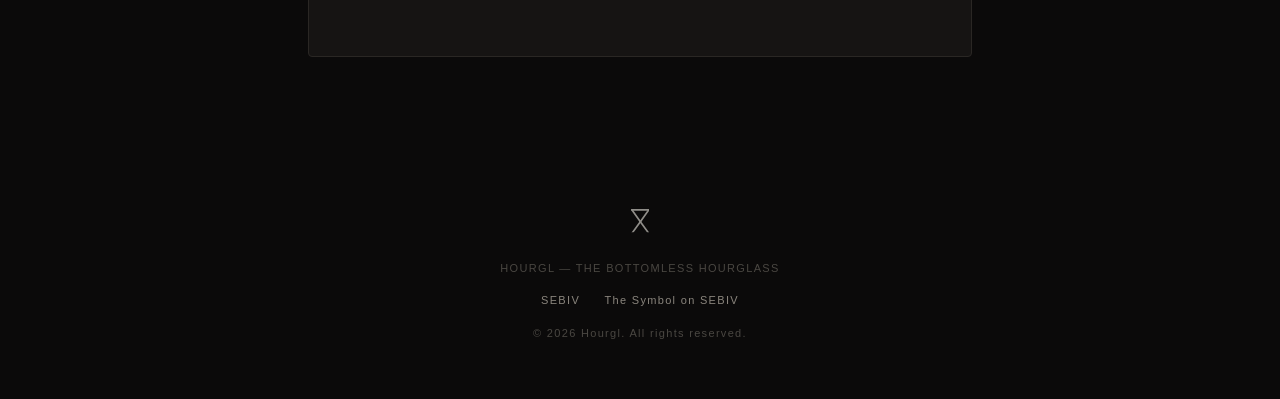
==== commit de9a27a4: "Add files via upload" ====
--- a/index.html
+++ b/index.html
@@ -152,13 +152,9 @@
       <h2 id="why-hourgl-h">Why is it called Hourgl?</h2>
       <p>Say "hourglass" out loud, then remove the bottom of the word the same way the symbol removes the bottom of the shape.</p>
 
-      <div class="word-transform">
-        <div class="wt-row wt-row-before">
-          <span class="wt-keep">HOURGLASS</span>
-        </div>
-        <div class="wt-arrow-down" aria-hidden="true">↓</div>
+      <div class="word-transform" id="wordTransform">
         <div class="wt-row">
-          <span class="wt-keep">HOURGL</span>
+          <span class="wt-keep">HOURGL</span><span class="wt-fade">ASS</span>
         </div>
         <div class="wt-caption">Hourglass becomes Hourgl. The word loses its bottom, just like the symbol.</div>
         <div class="gl-breakdown">
@@ -182,29 +178,29 @@
       <div class="symbol-build">
         <div class="sb-step">
           <svg viewBox="0 0 77 107" fill="none" role="img" aria-label="A single 7, the top bar and one diagonal stroke from the top right corner down to the bottom left">
-            <line x1="3.5" y1="3.5" x2="73.5" y2="3.5" stroke="#772abf" stroke-width="7" stroke-linecap="round"/>
+            <line x1="3.5" y1="3.5" x2="73.5" y2="3.5" stroke="#E8E4DC" stroke-width="7" stroke-linecap="round" opacity="0.5"/>
             <line x1="73.5" y1="3.5" x2="3.5" y2="100.5" stroke="#772abf" stroke-width="7" stroke-linecap="round"/>
           </svg>
-          <span class="sb-label">One 7</span>
+          <span class="sb-label">7 A</span>
         </div>
         <div class="sb-plus" aria-hidden="true">+</div>
         <div class="sb-step">
           <svg viewBox="0 0 77 107" fill="none" role="img" aria-label="The same 7, mirrored left to right, top bar and one diagonal stroke from the top left corner down to the bottom right">
-            <line x1="3.5" y1="3.5" x2="73.5" y2="3.5" stroke="#9F6BDA" stroke-width="7" stroke-linecap="round" opacity="0.4"/>
+            <line x1="3.5" y1="3.5" x2="73.5" y2="3.5" stroke="#E8E4DC" stroke-width="7" stroke-linecap="round" opacity="0.5"/>
             <line x1="3.5" y1="3.5" x2="73.5" y2="100.5" stroke="#9F6BDA" stroke-width="7" stroke-linecap="round"/>
           </svg>
-          <span class="sb-label">Mirrored</span>
+          <span class="sb-label">7 B</span>
         </div>
         <div class="sb-equals" aria-hidden="true">=</div>
         <div class="sb-step sb-result">
           <svg viewBox="0 0 77 107" fill="none" role="img" aria-label="The two mirrored 7s combined, forming the complete Hourgl Bottomless Hourglass symbol">
             <defs><clipPath id="diagclipC"><rect x="0" y="0" width="77" height="96"/></clipPath></defs>
-            <line x1="3.5" y1="3.5" x2="73.5" y2="3.5" stroke="#E8E4DC" stroke-width="7" stroke-linecap="round"/>
-            <line x1="3.5" y1="3.5" x2="38.5" y2="52" stroke="#772abf" stroke-width="7" stroke-linecap="round"/>
-            <line x1="73.5" y1="3.5" x2="38.5" y2="52" stroke="#9F6BDA" stroke-width="7" stroke-linecap="round"/>
+            <line x1="3.5" y1="3.5" x2="73.5" y2="3.5" stroke="#E8E4DC" stroke-width="7" stroke-linecap="round" opacity="0.5"/>
+            <line x1="73.5" y1="3.5" x2="38.5" y2="52" stroke="#772abf" stroke-width="7" stroke-linecap="round"/>
+            <line x1="3.5" y1="3.5" x2="38.5" y2="52" stroke="#9F6BDA" stroke-width="7" stroke-linecap="round"/>
             <g clip-path="url(#diagclipC)">
-              <line x1="38.5" y1="52" x2="73.5" y2="100.5" stroke="#772abf" stroke-width="7" stroke-linecap="round"/>
-              <line x1="38.5" y1="52" x2="3.5" y2="100.5" stroke="#9F6BDA" stroke-width="7" stroke-linecap="round"/>
+              <line x1="38.5" y1="52" x2="3.5" y2="100.5" stroke="#772abf" stroke-width="7" stroke-linecap="round"/>
+              <line x1="38.5" y1="52" x2="73.5" y2="100.5" stroke="#9F6BDA" stroke-width="7" stroke-linecap="round"/>
             </g>
           </svg>
           <span class="sb-label">Hourgl</span>
@@ -295,4 +291,6 @@
   <div style="margin-top:14px;">&copy; 2026 Hourgl. All rights reserved.</div>
 </footer>
 
+<script src="script.js"></script>
+</body>
 </html>
--- a/styles.css
+++ b/styles.css
@@ -249,26 +249,26 @@
   display: flex;
 }
 
-.wt-row-before {
-  font-size: clamp(20px, 4.5vw, 30px) !important;
-  color: var(--text-muted);
-  font-weight: 700 !important;
-  opacity: 0.75;
-}
-.wt-row-before .wt-keep { color: var(--text-muted); }
-
 .wt-keep { color: var(--text); }
 
+.wt-fade {
+  color: var(--purple-text);
+  opacity: 1;
+  letter-spacing: 0.02em;
+  filter: blur(0px);
+  transition: opacity 1.1s ease, filter 1.1s ease, letter-spacing 1.1s ease, transform 1.1s ease;
+}
+
+.word-transform.is-revealed .wt-fade {
+  opacity: 0;
+  filter: blur(6px);
+  letter-spacing: 0.35em;
+  transform: translateY(6px);
+}
+
 .wt-arrow {
   color: var(--purple-text);
   font-size: 22px;
-}
-
-.wt-arrow-down {
-  color: var(--purple-text);
-  font-size: 20px;
-  margin: 4px 0;
-  opacity: 0.7;
 }
 
 .wt-caption {
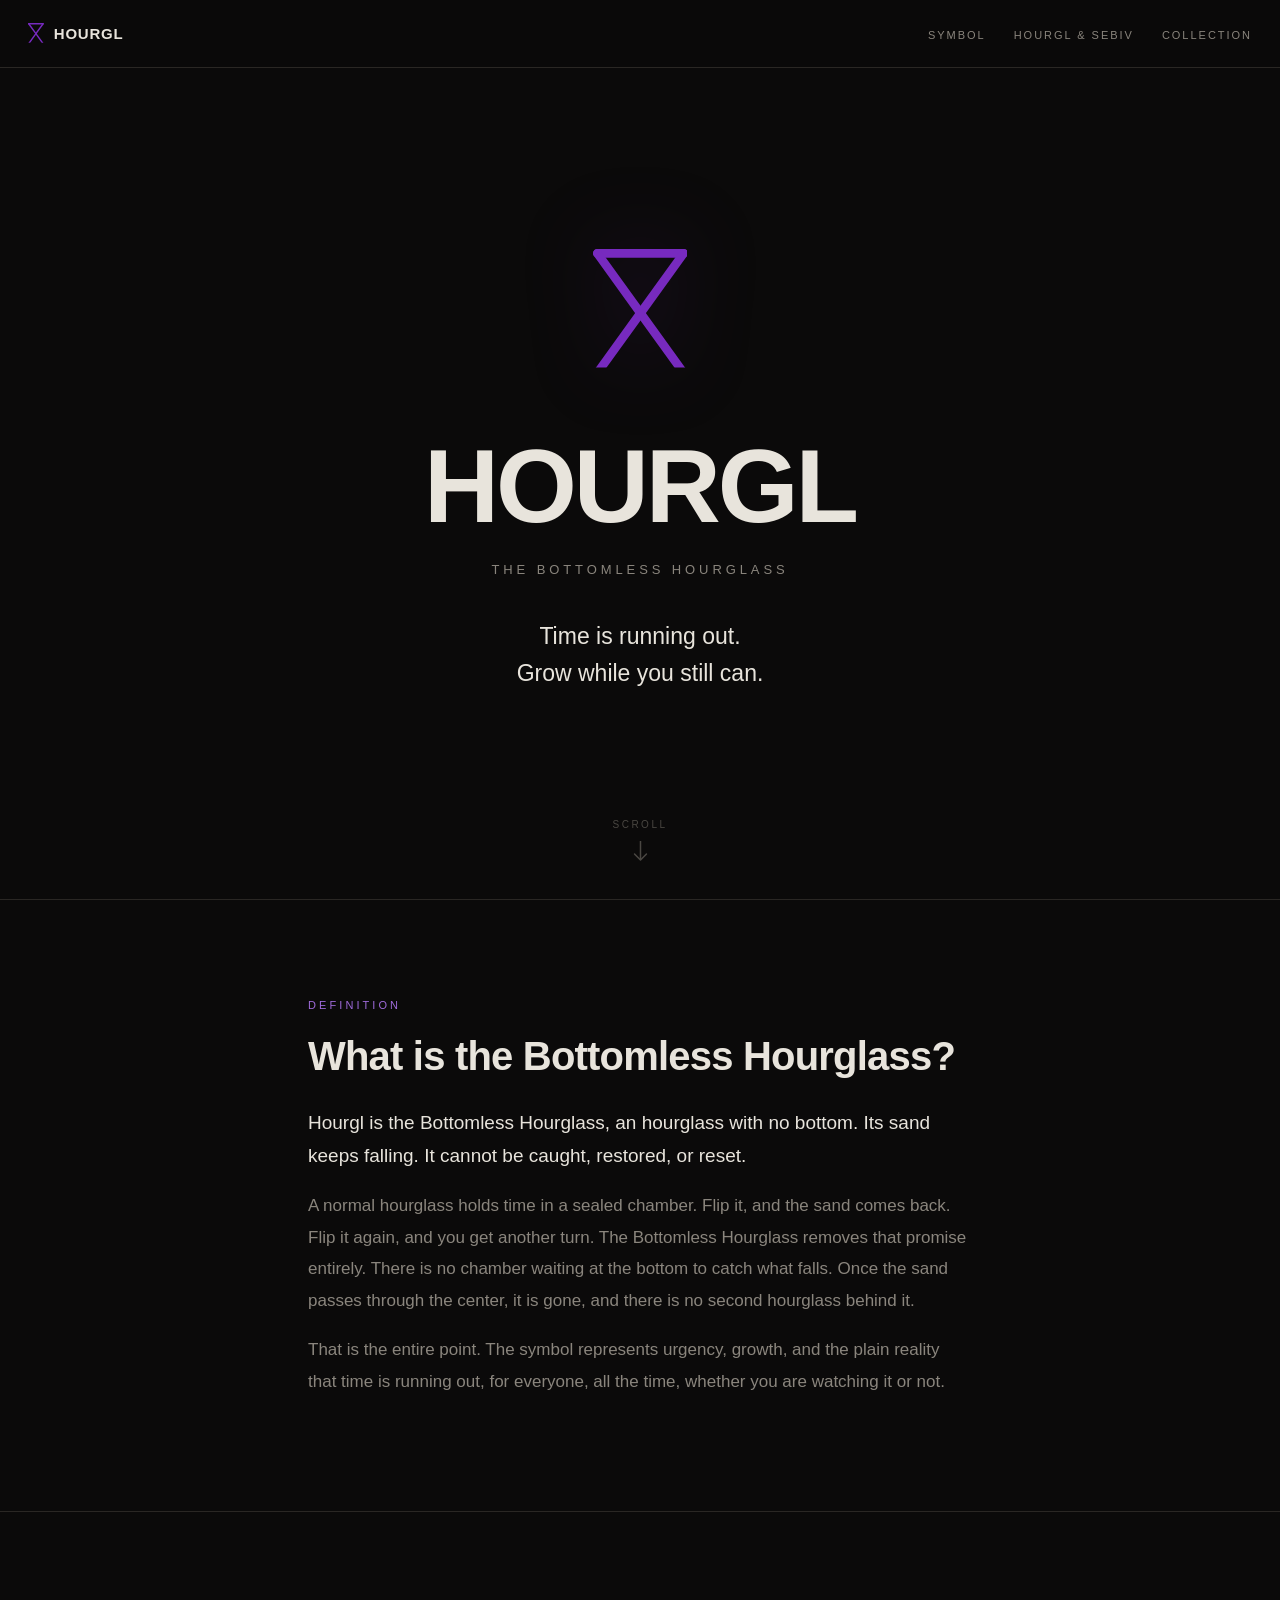
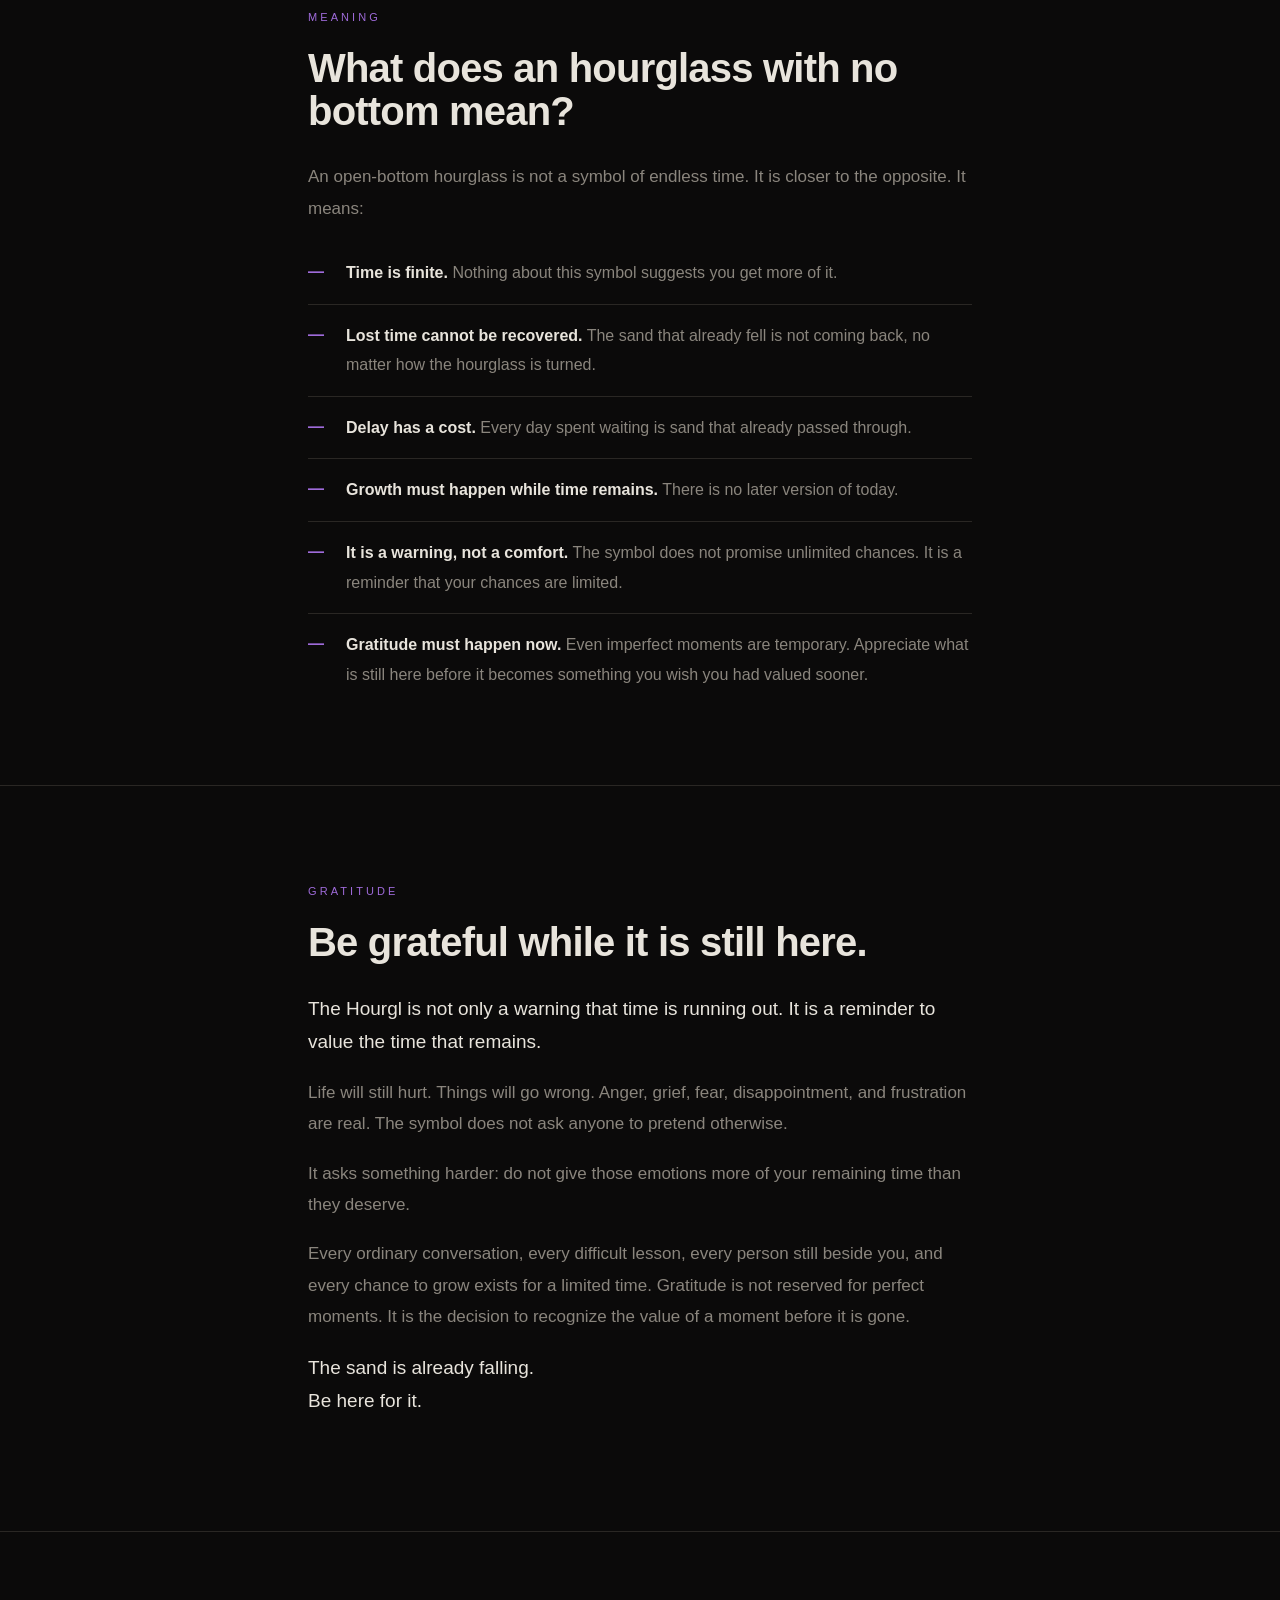
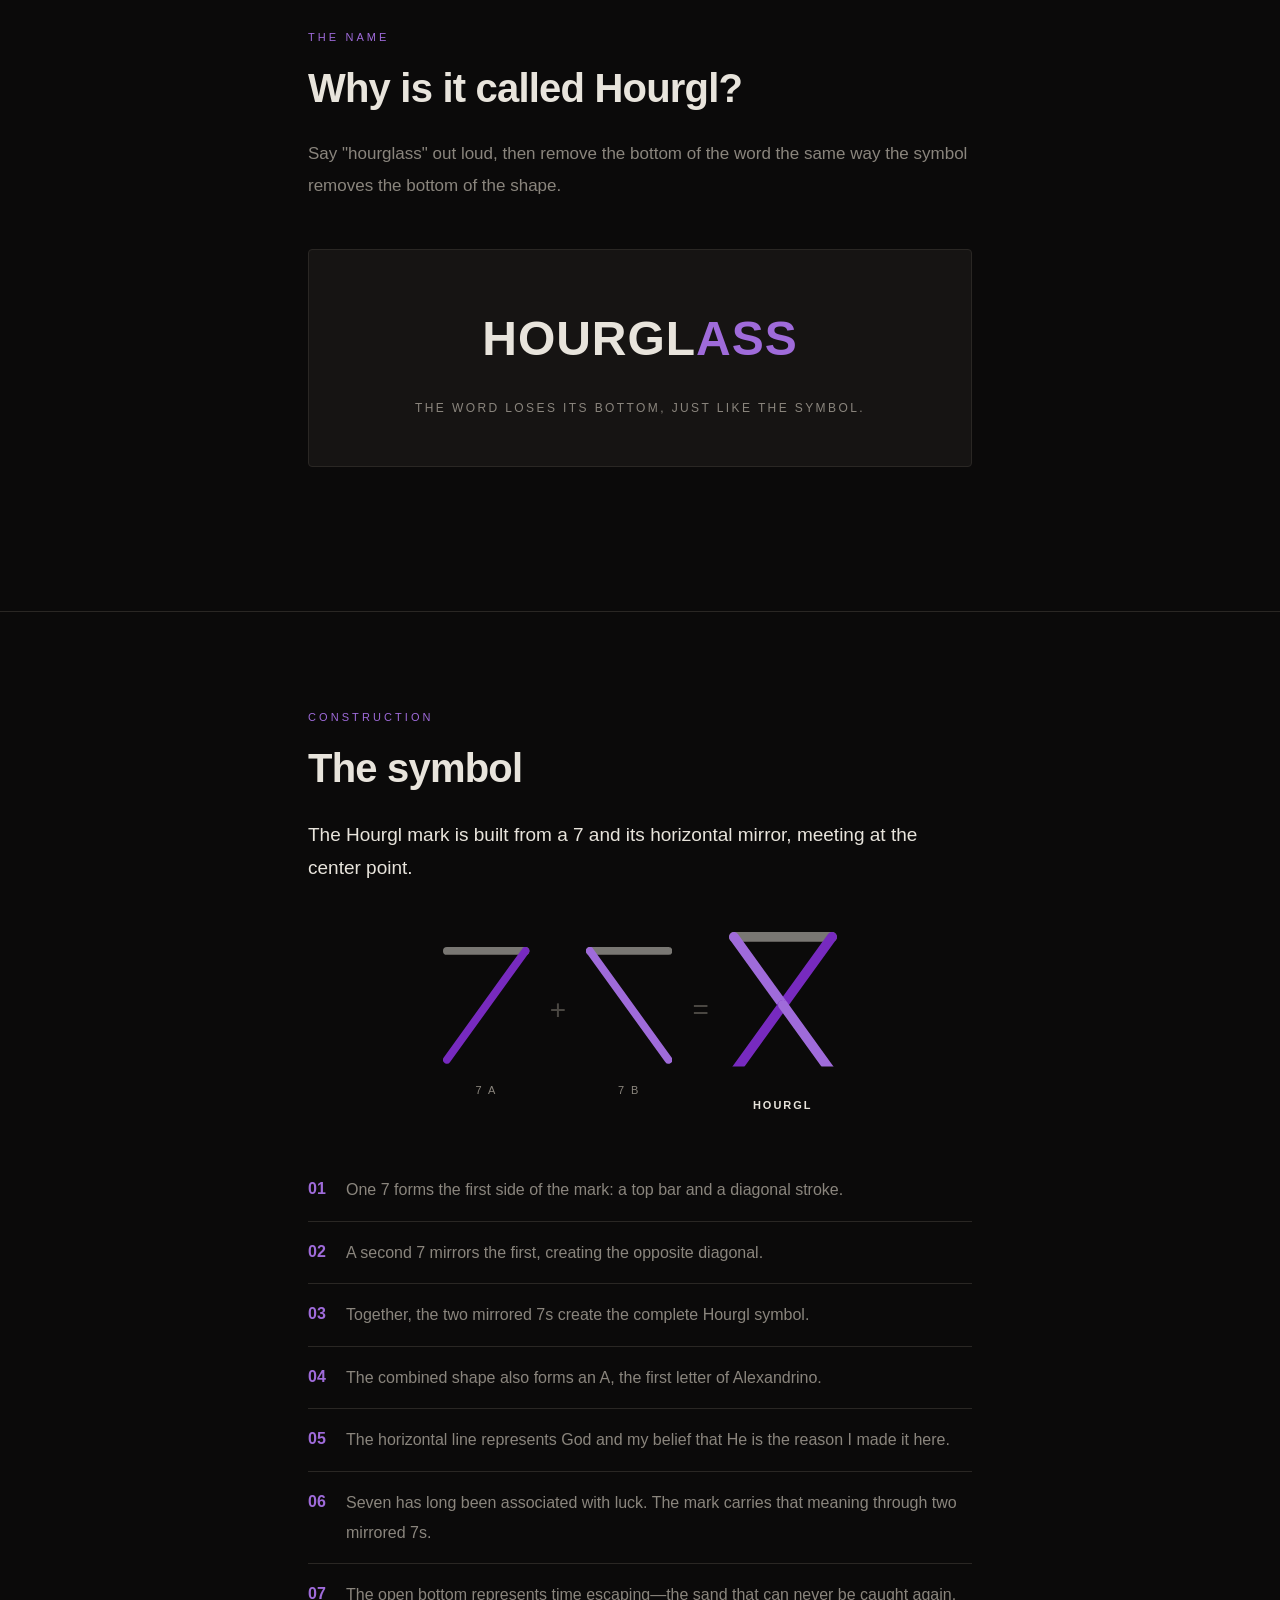
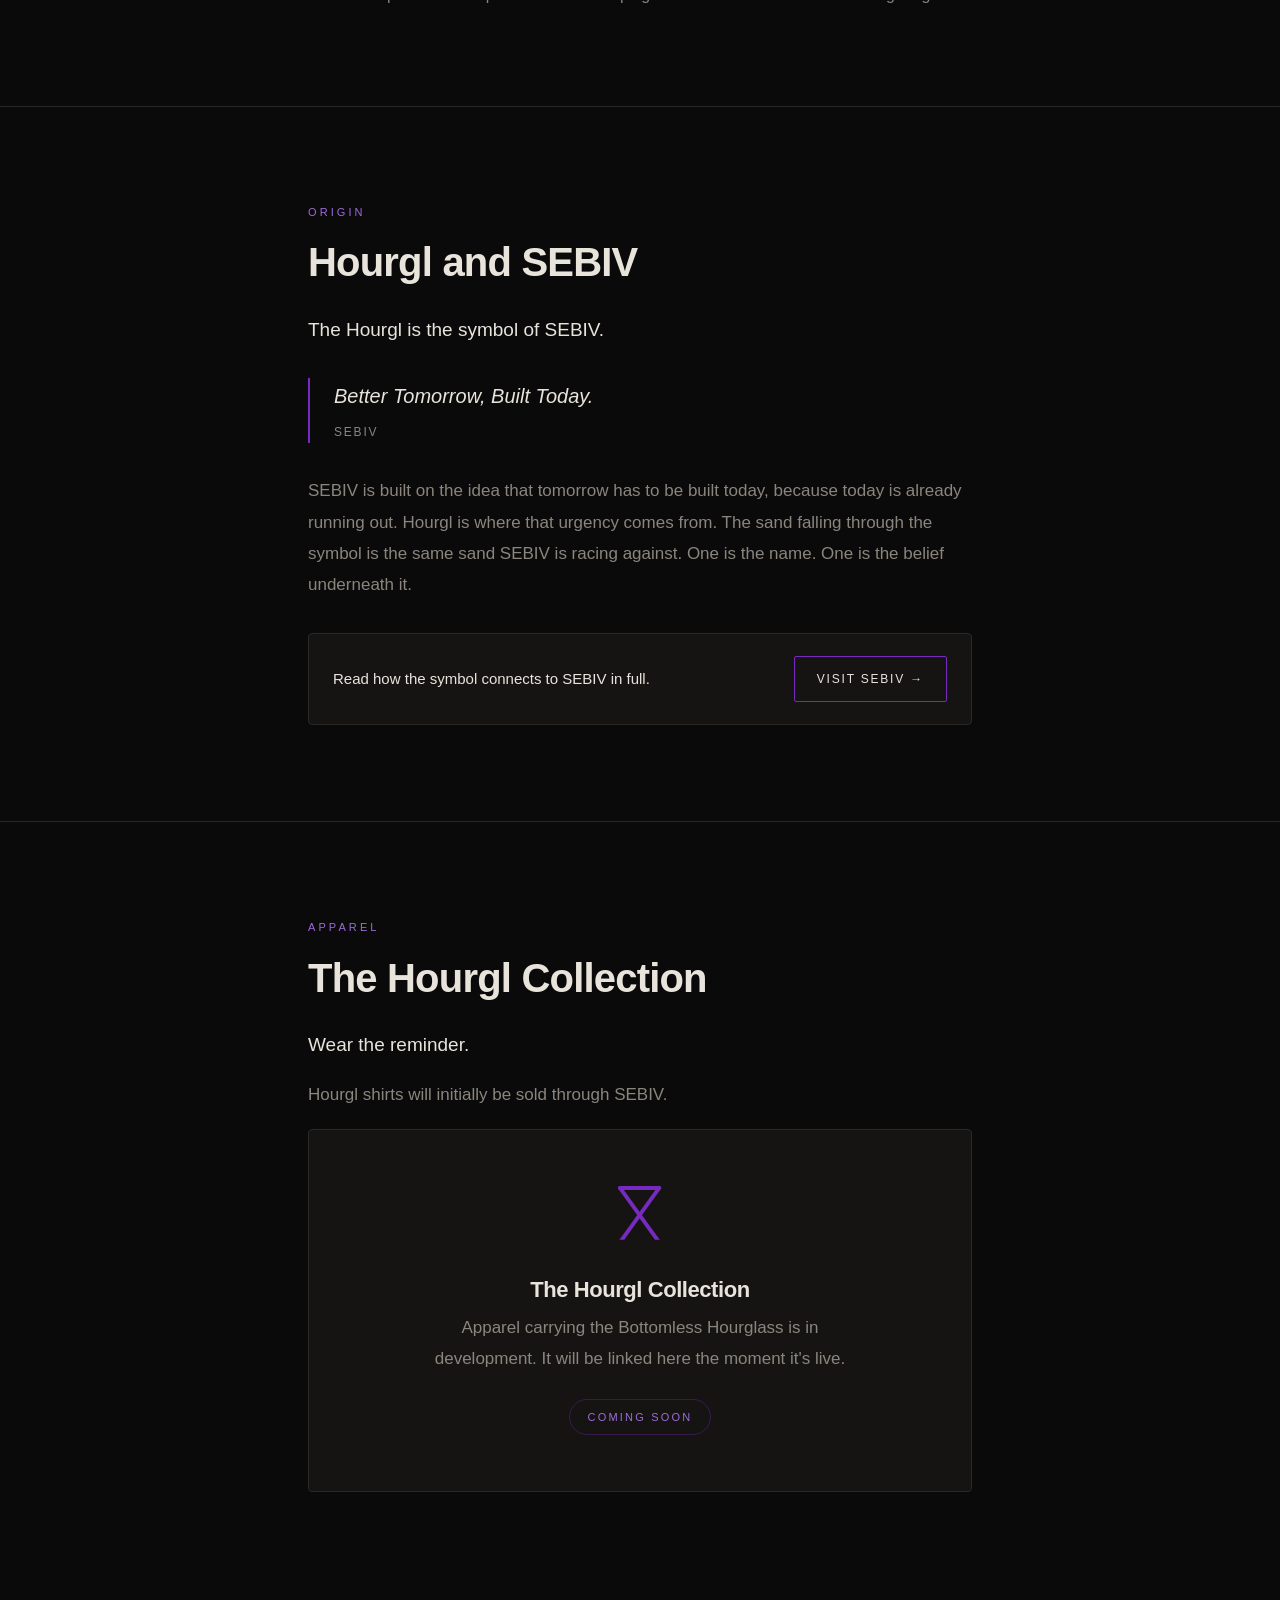
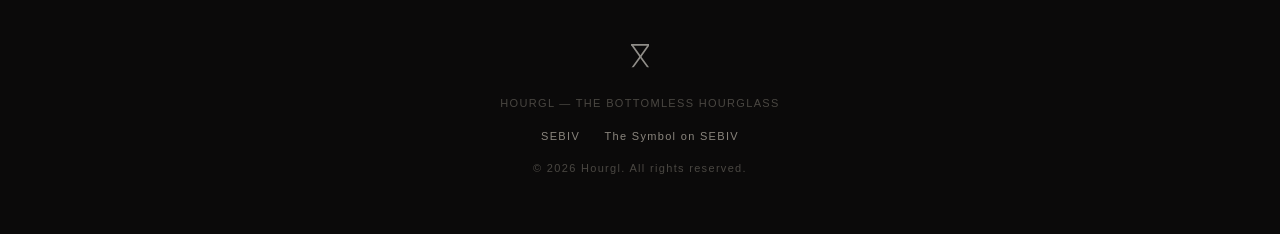
==== commit bf35e190: "Add files via upload" ====
--- a/index.html
+++ b/index.html
@@ -156,15 +156,8 @@
         <div class="wt-row">
           <span class="wt-keep">HOURGL</span><span class="wt-fade">ASS</span>
         </div>
-        <div class="wt-caption">Hourglass becomes Hourgl. The word loses its bottom, just like the symbol.</div>
-        <div class="gl-breakdown">
-          <div><div class="gl-letters">HOUR</div><div class="gl-label">Time</div></div>
-          <div><div class="gl-letters">+</div></div>
-          <div><div class="gl-letters">GL</div><div class="gl-label">Good Luck</div></div>
-        </div>
-      </div>
-
-      <p>HOUR + GL. Time + Good Luck.</p>
+        <div class="wt-caption">The word loses its bottom, just like the symbol.</div>
+      </div>
     </div>
   </section>
 
--- a/styles.css
+++ b/styles.css
@@ -256,7 +256,8 @@
   opacity: 1;
   letter-spacing: 0.02em;
   filter: blur(0px);
-  transition: opacity 1.1s ease, filter 1.1s ease, letter-spacing 1.1s ease, transform 1.1s ease;
+  display: inline-block;
+  transition: opacity 7s ease, filter 7s ease, letter-spacing 7s ease, transform 7s ease;
 }
 
 .word-transform.is-revealed .wt-fade {
@@ -277,29 +278,6 @@
   text-transform: uppercase;
   color: var(--text-muted);
   text-align: center;
-}
-
-.gl-breakdown {
-  display: flex;
-  justify-content: center;
-  gap: 32px;
-  margin-top: 8px;
-  flex-wrap: wrap;
-}
-.gl-breakdown div {
-  text-align: center;
-}
-.gl-breakdown .gl-letters {
-  font-weight: 800;
-  font-size: 26px;
-  color: var(--purple-text);
-}
-.gl-breakdown .gl-label {
-  font-size: 11px;
-  letter-spacing: 0.18em;
-  text-transform: uppercase;
-  color: var(--text-muted);
-  margin-top: 6px;
 }
 
 /* ============================================
